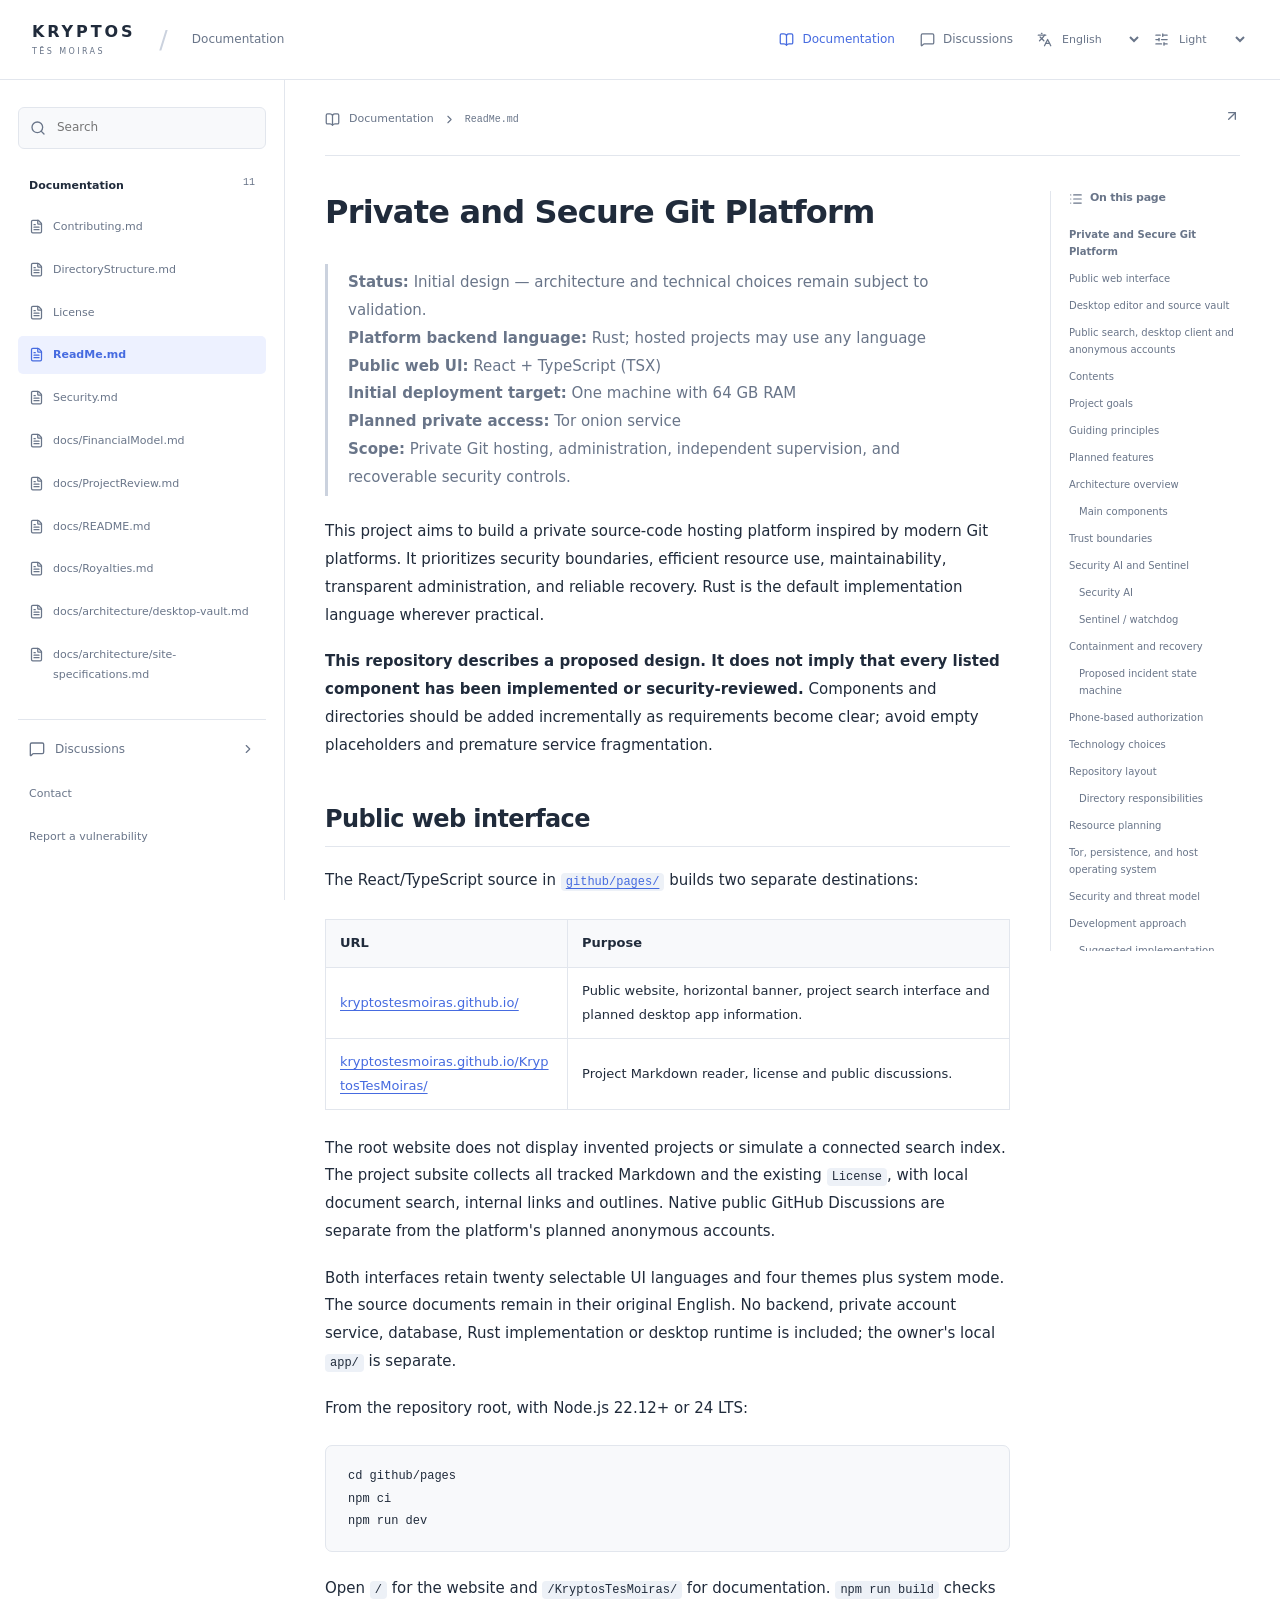
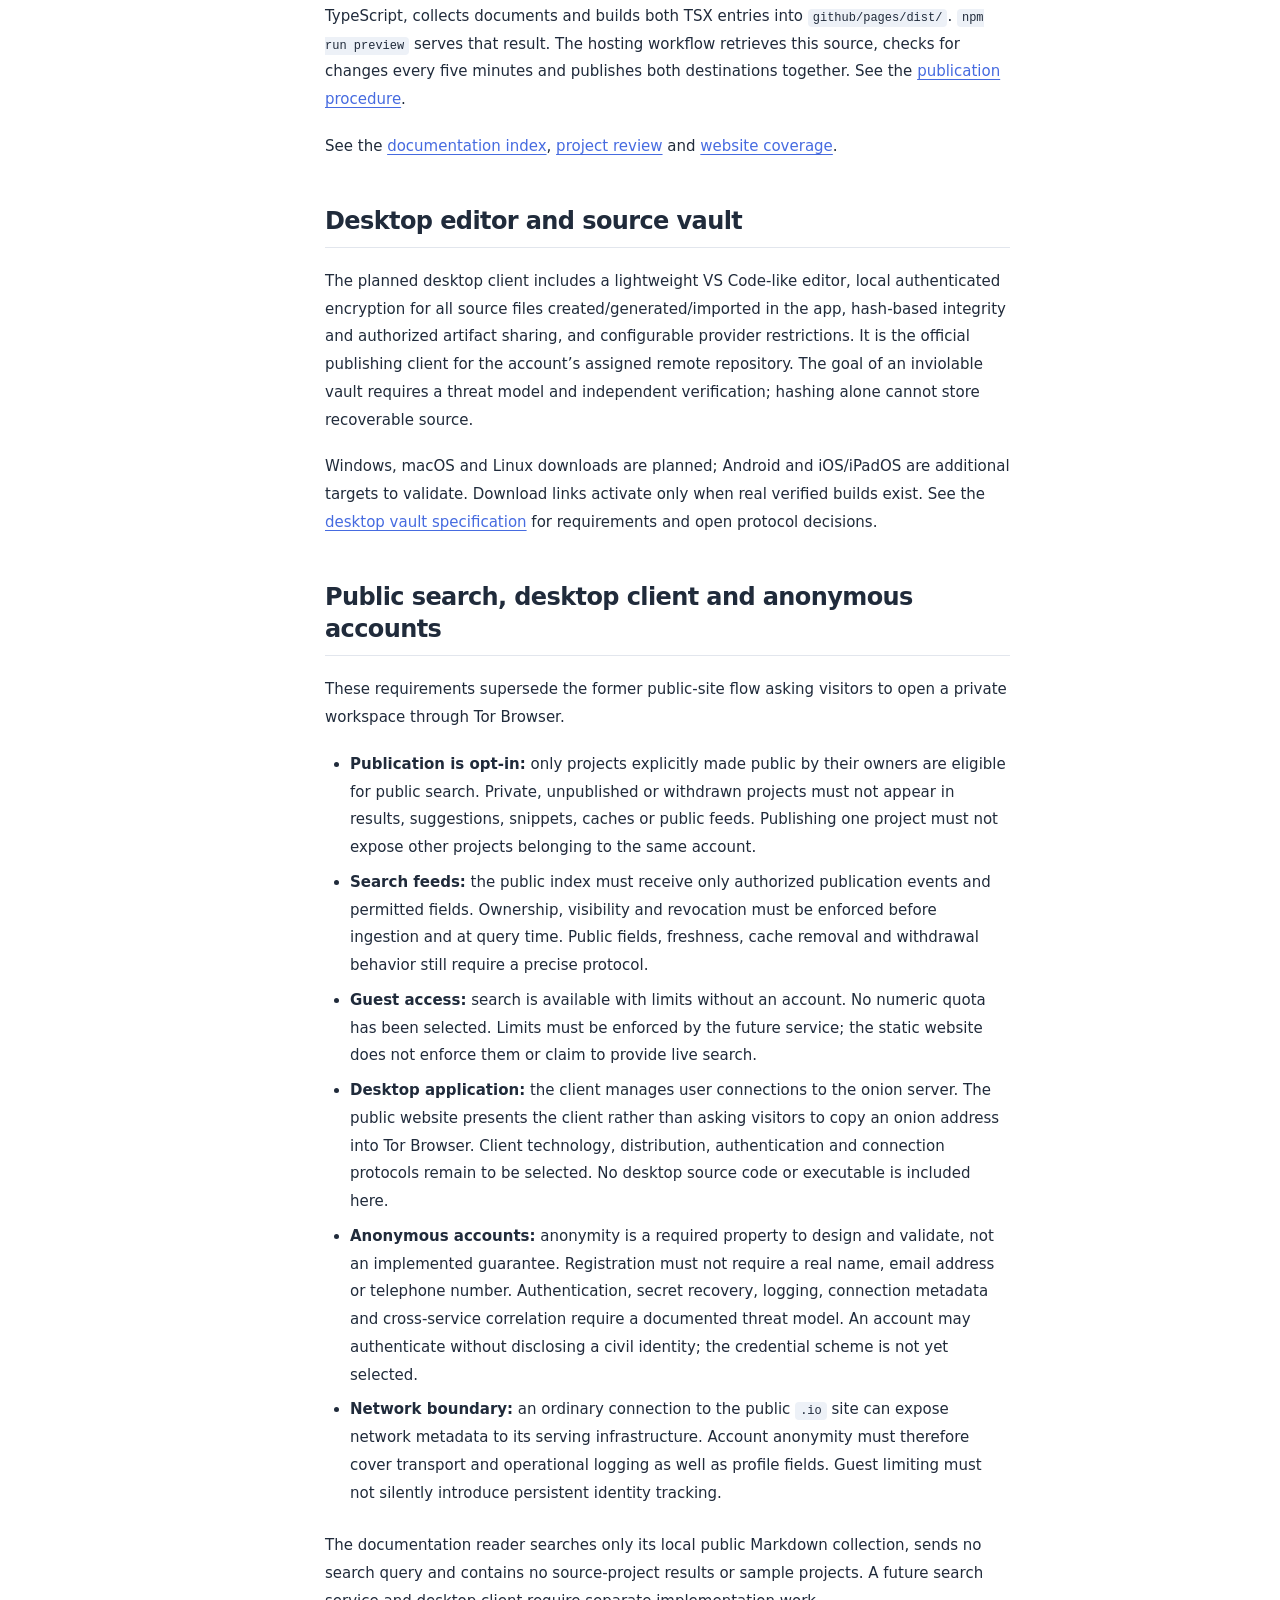
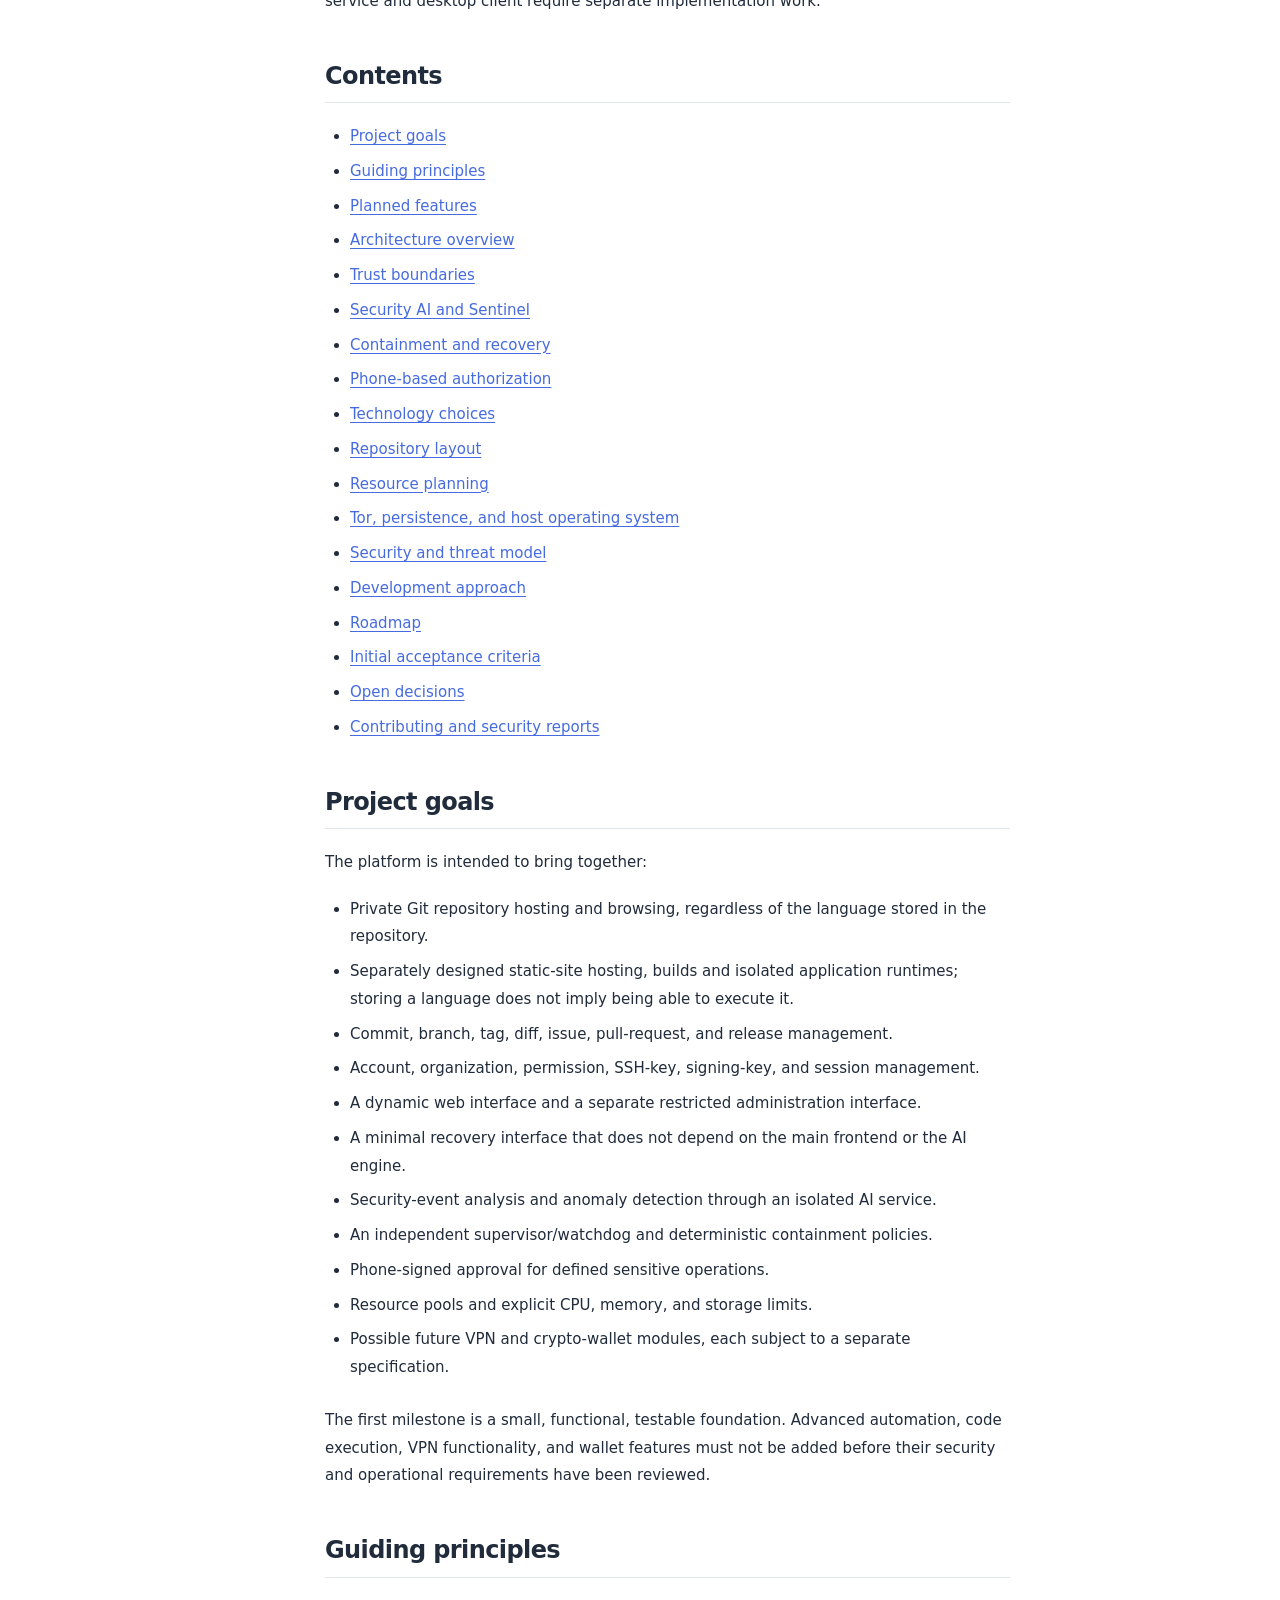
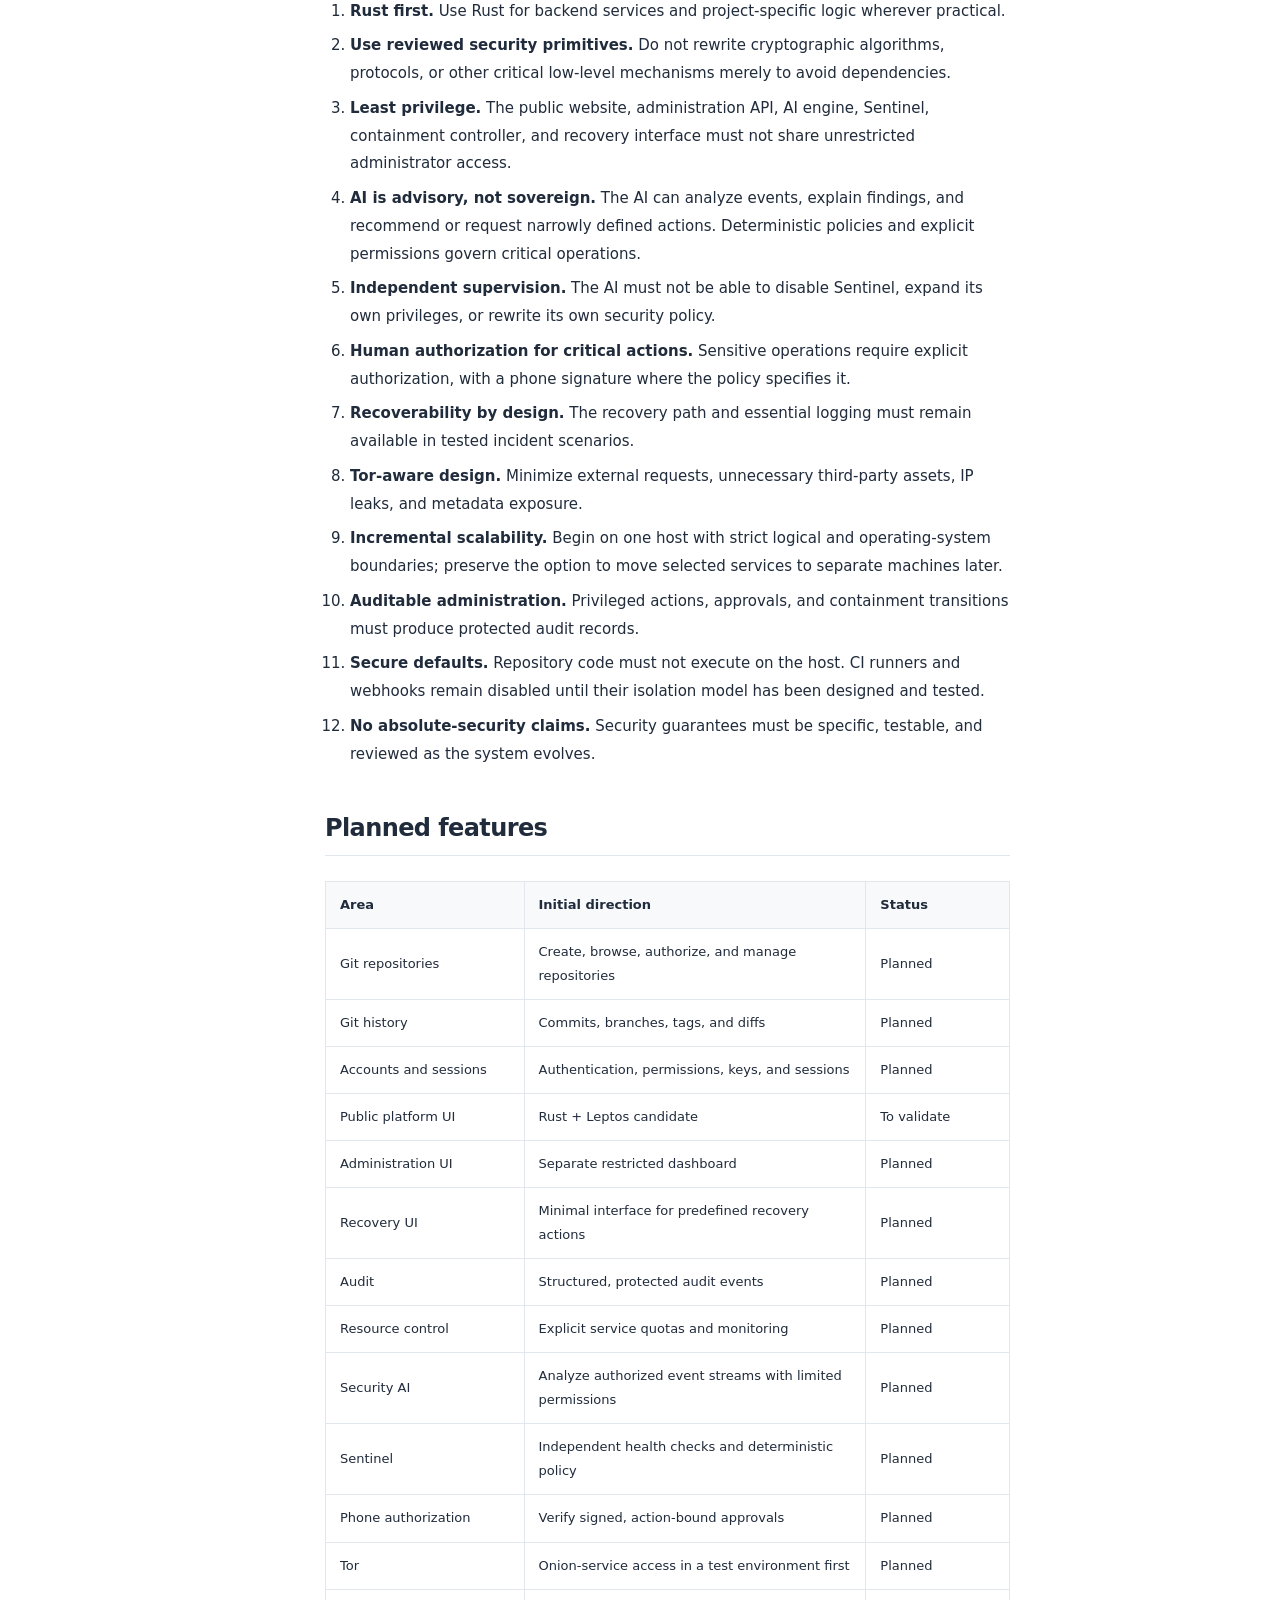
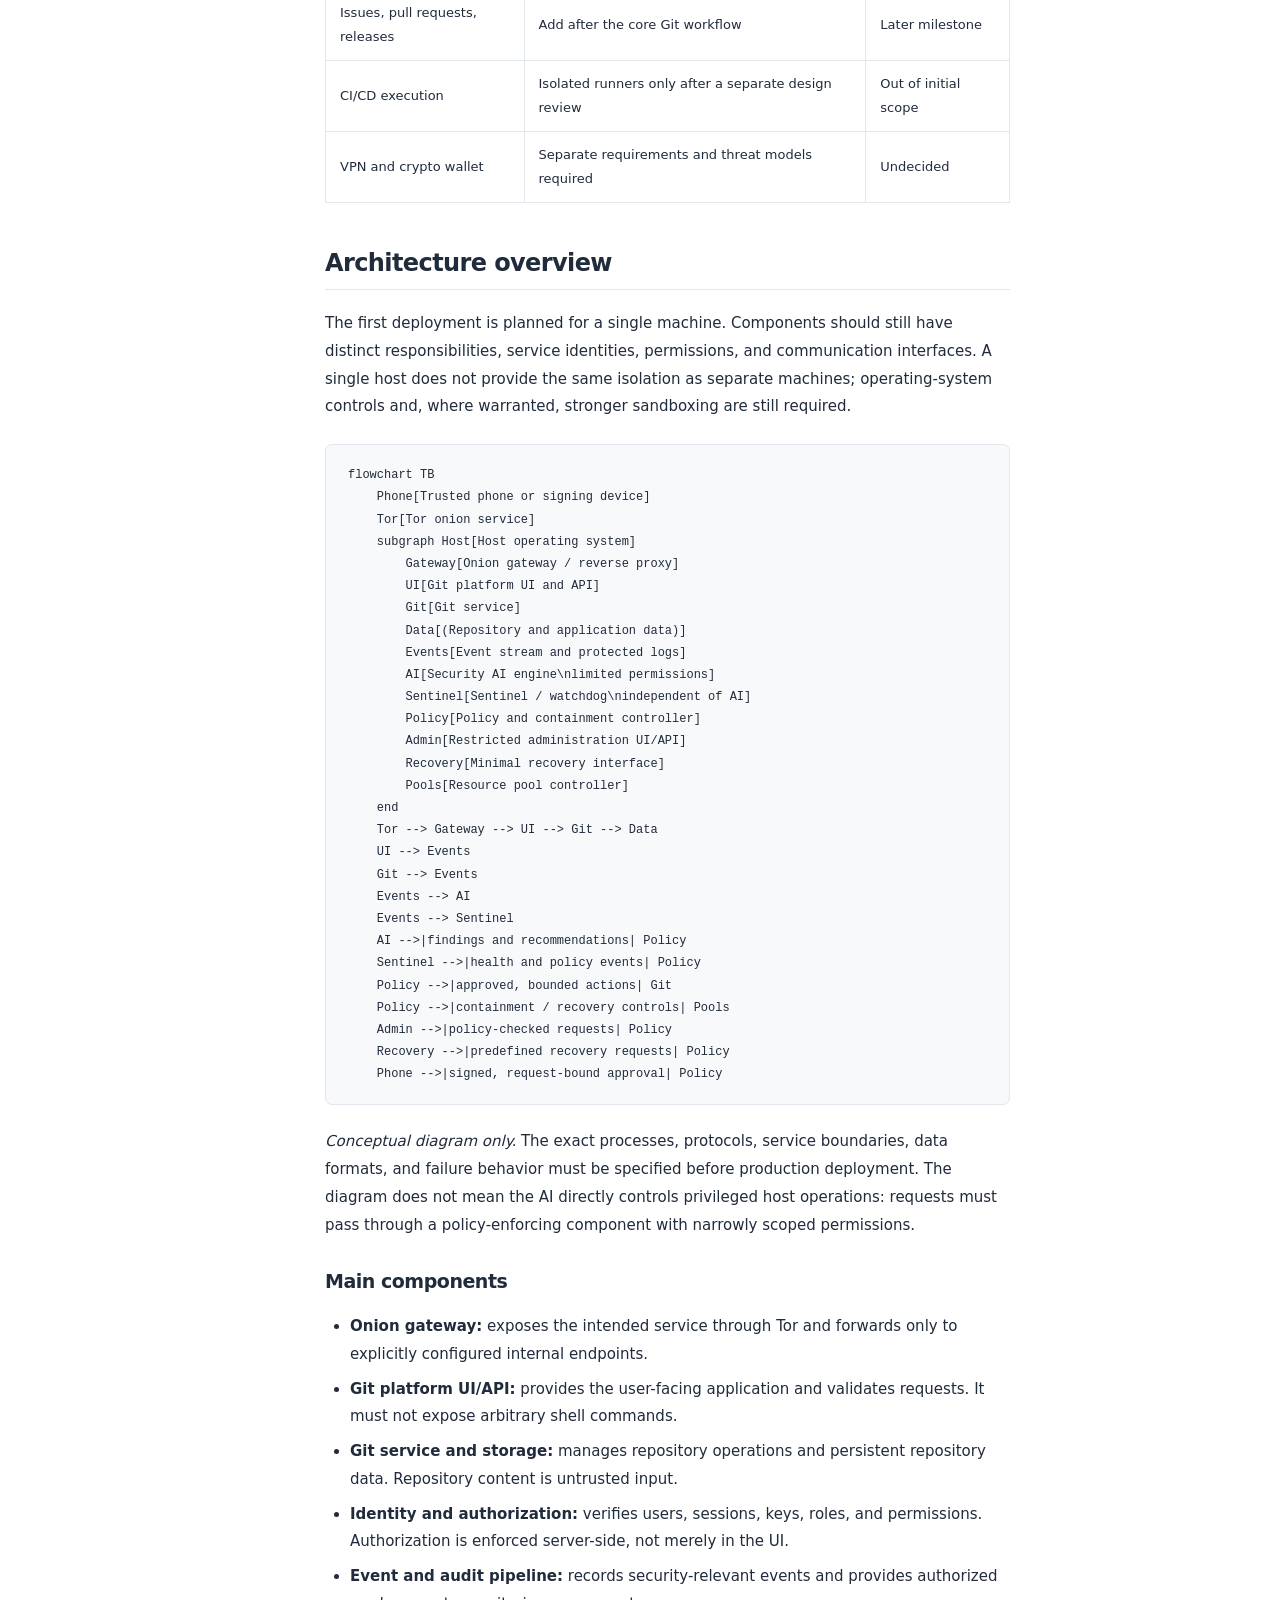
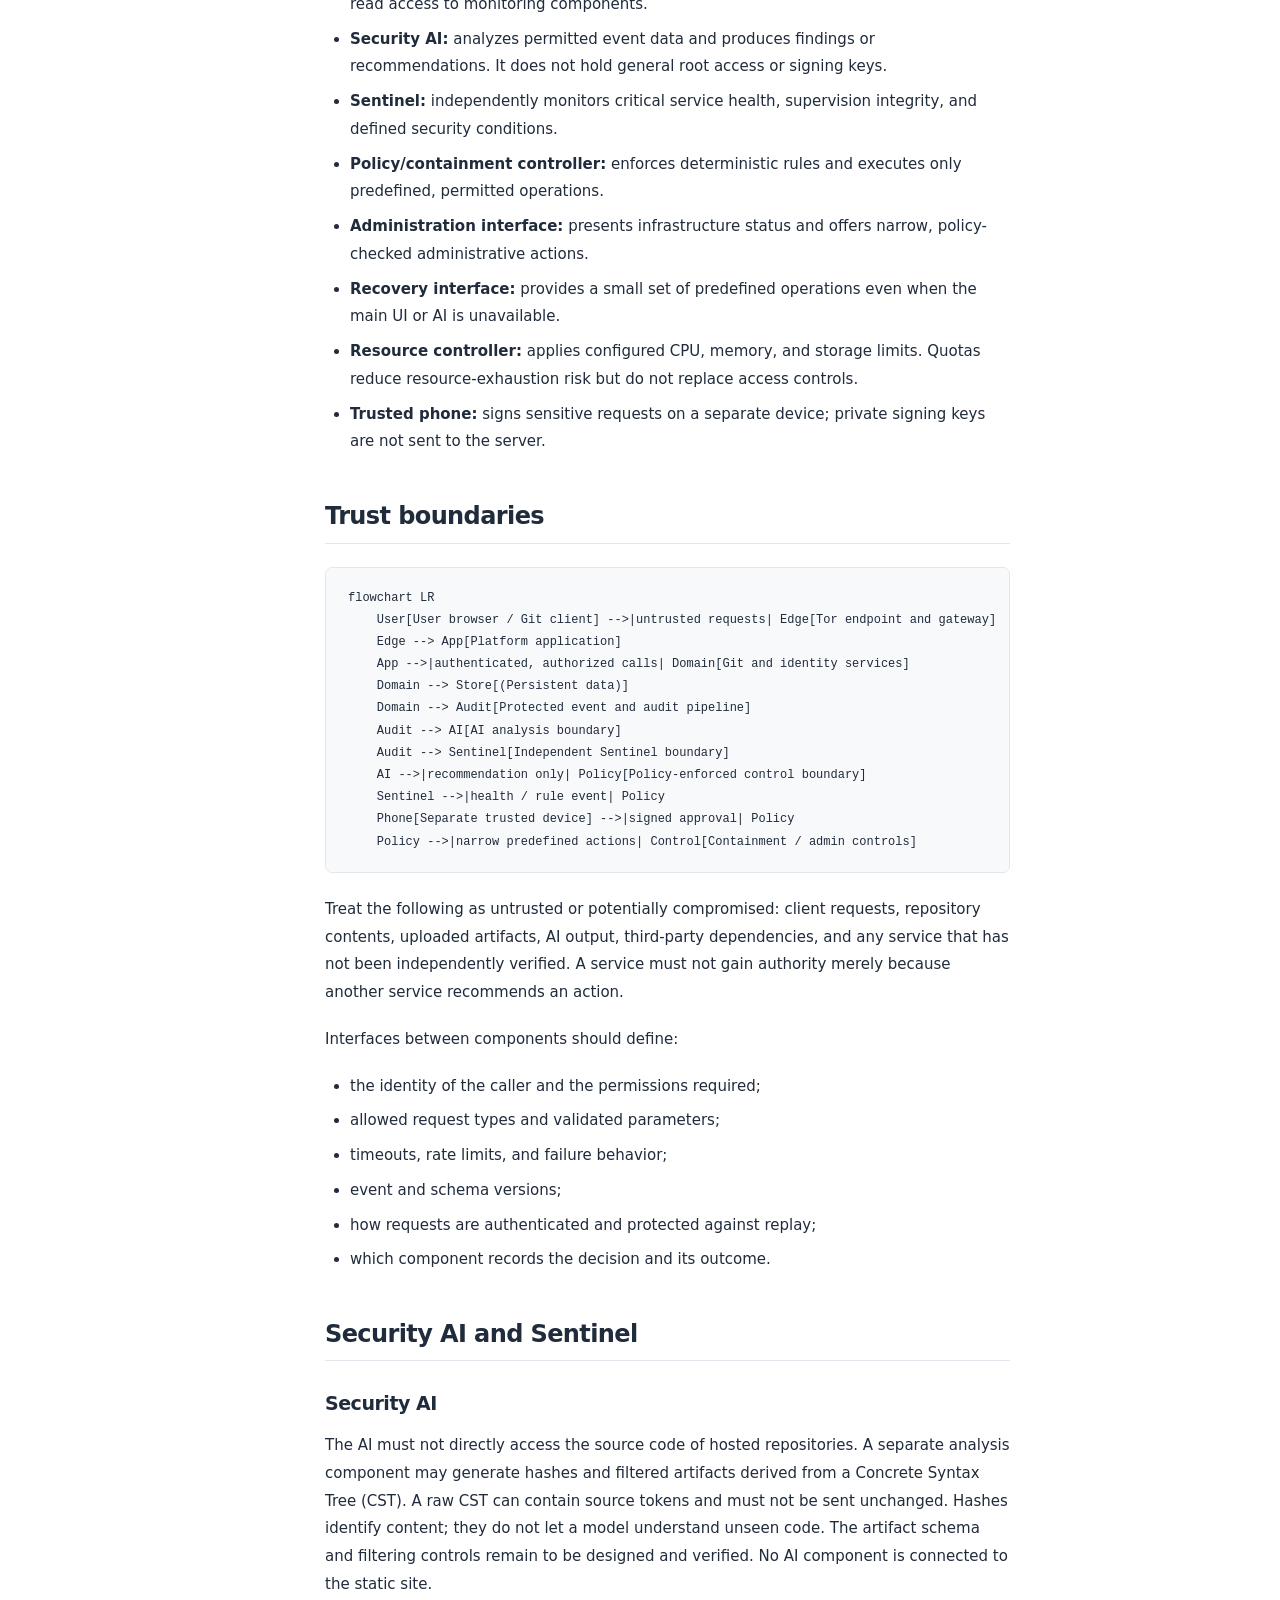
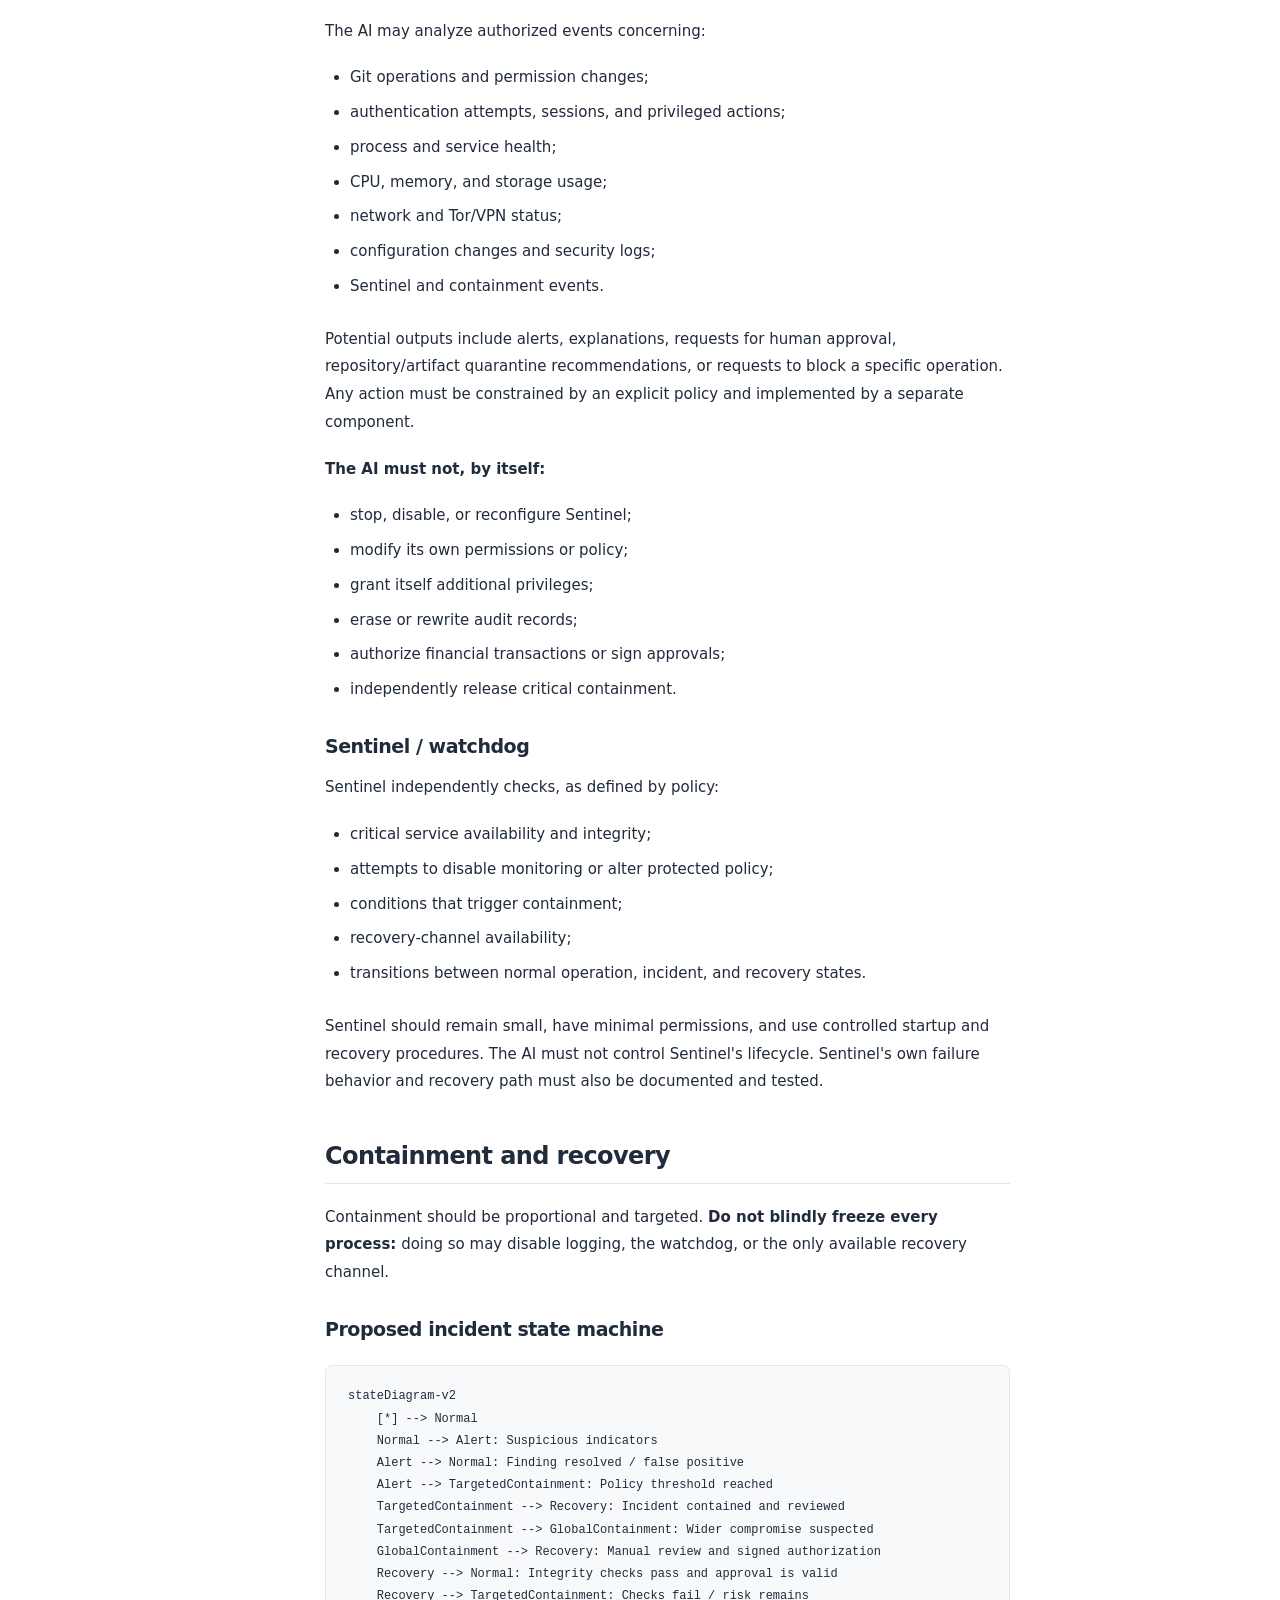
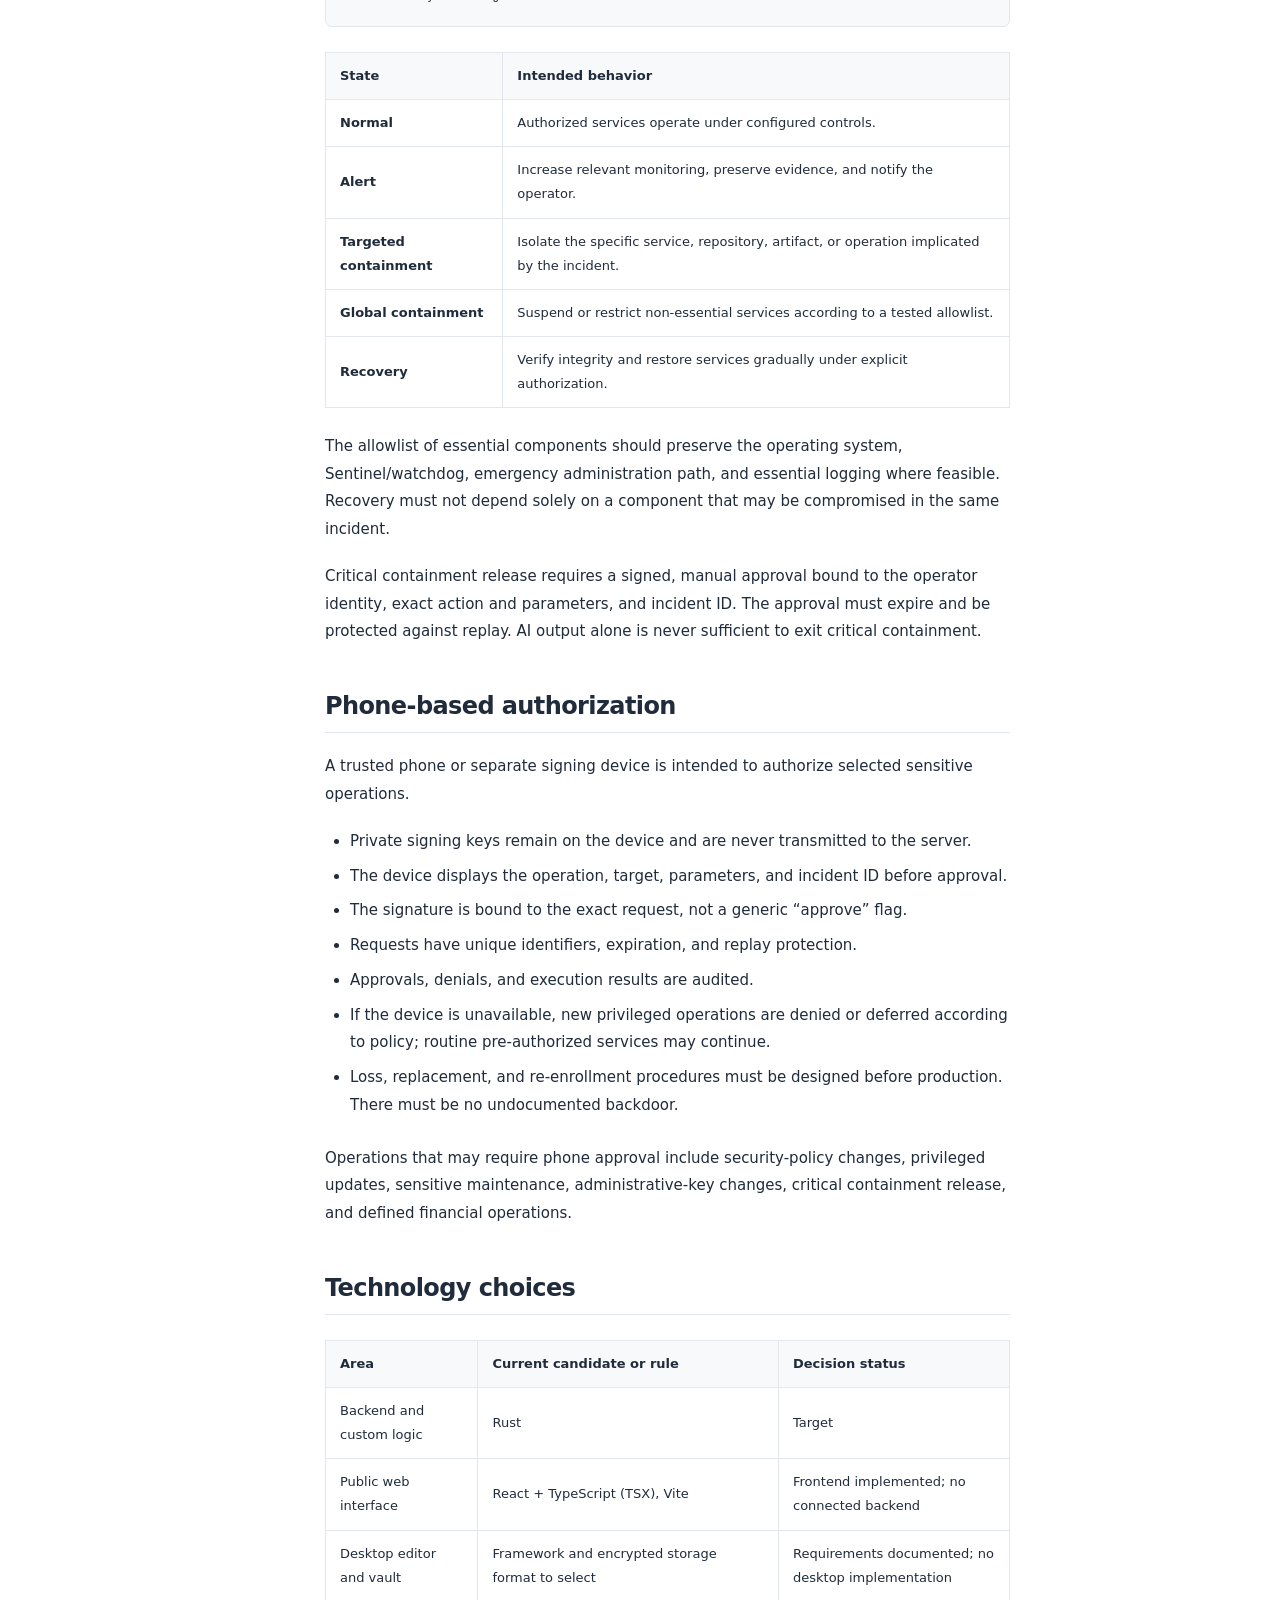
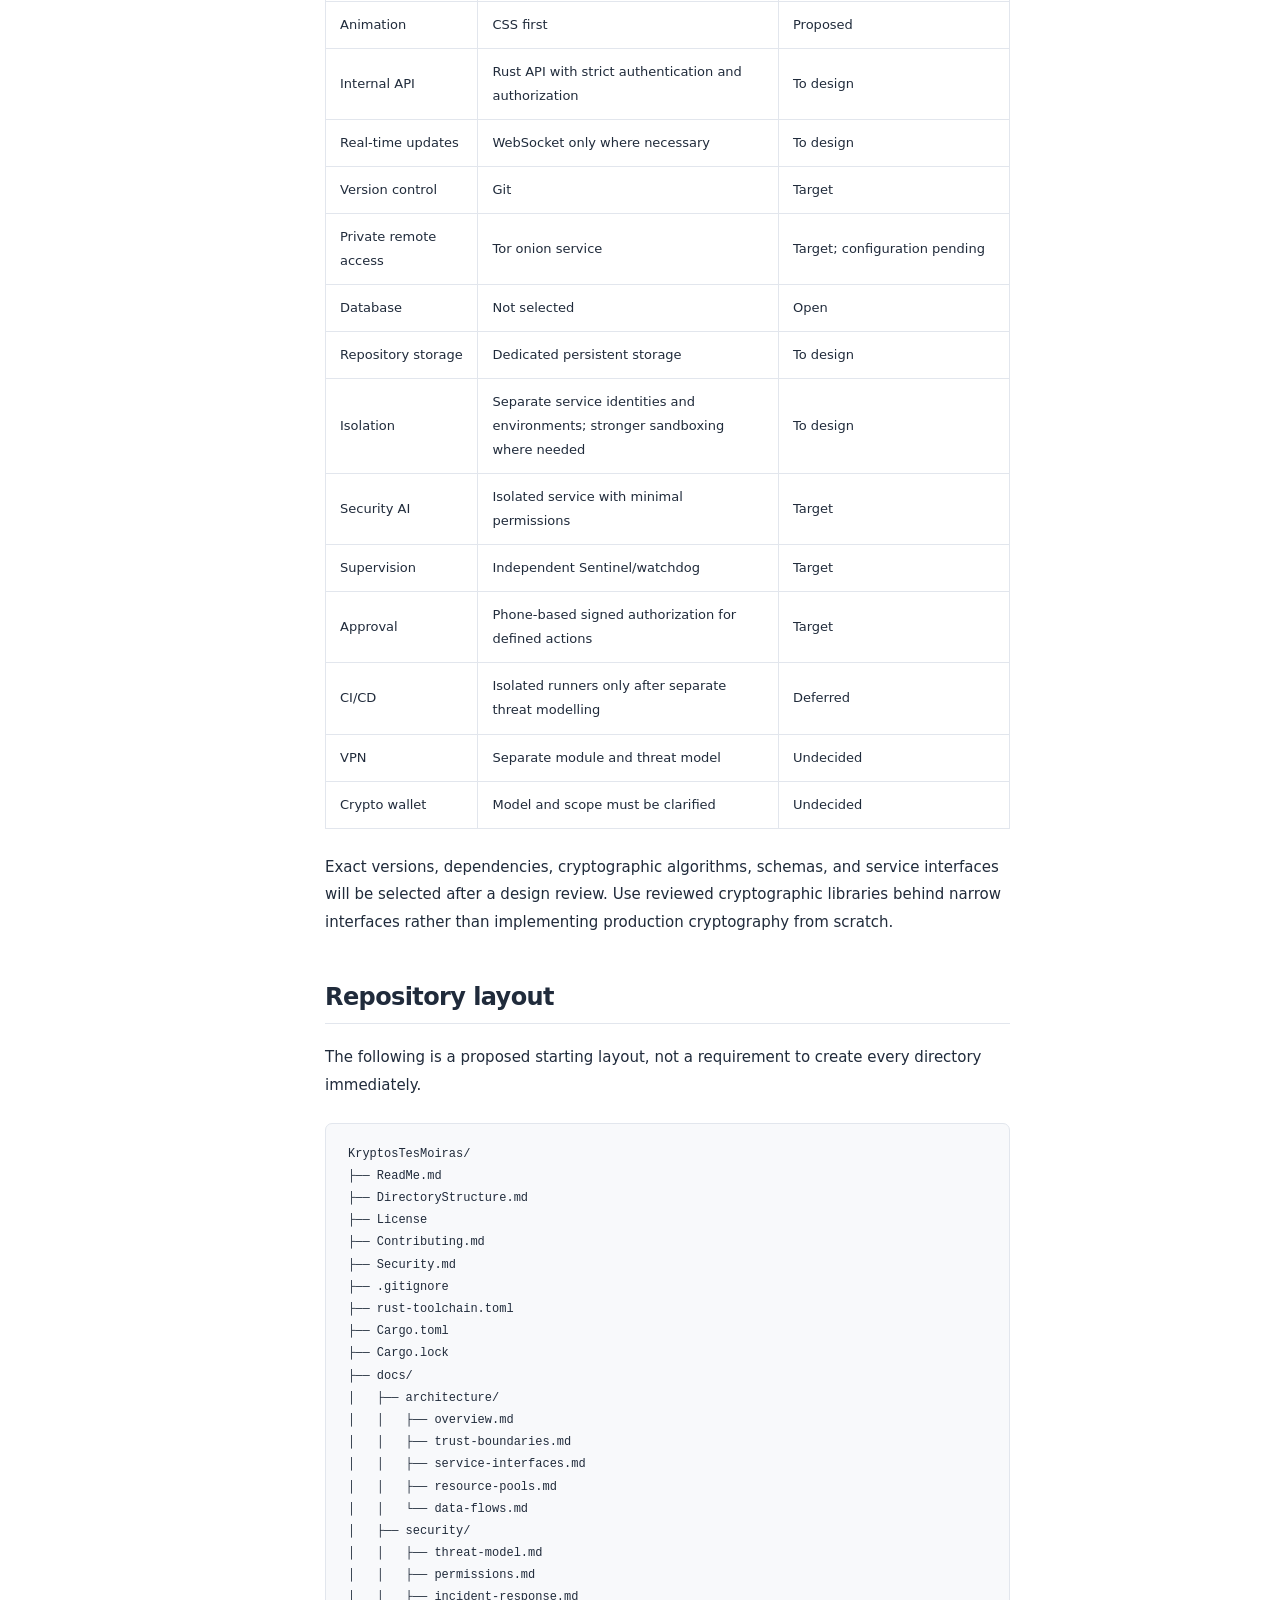
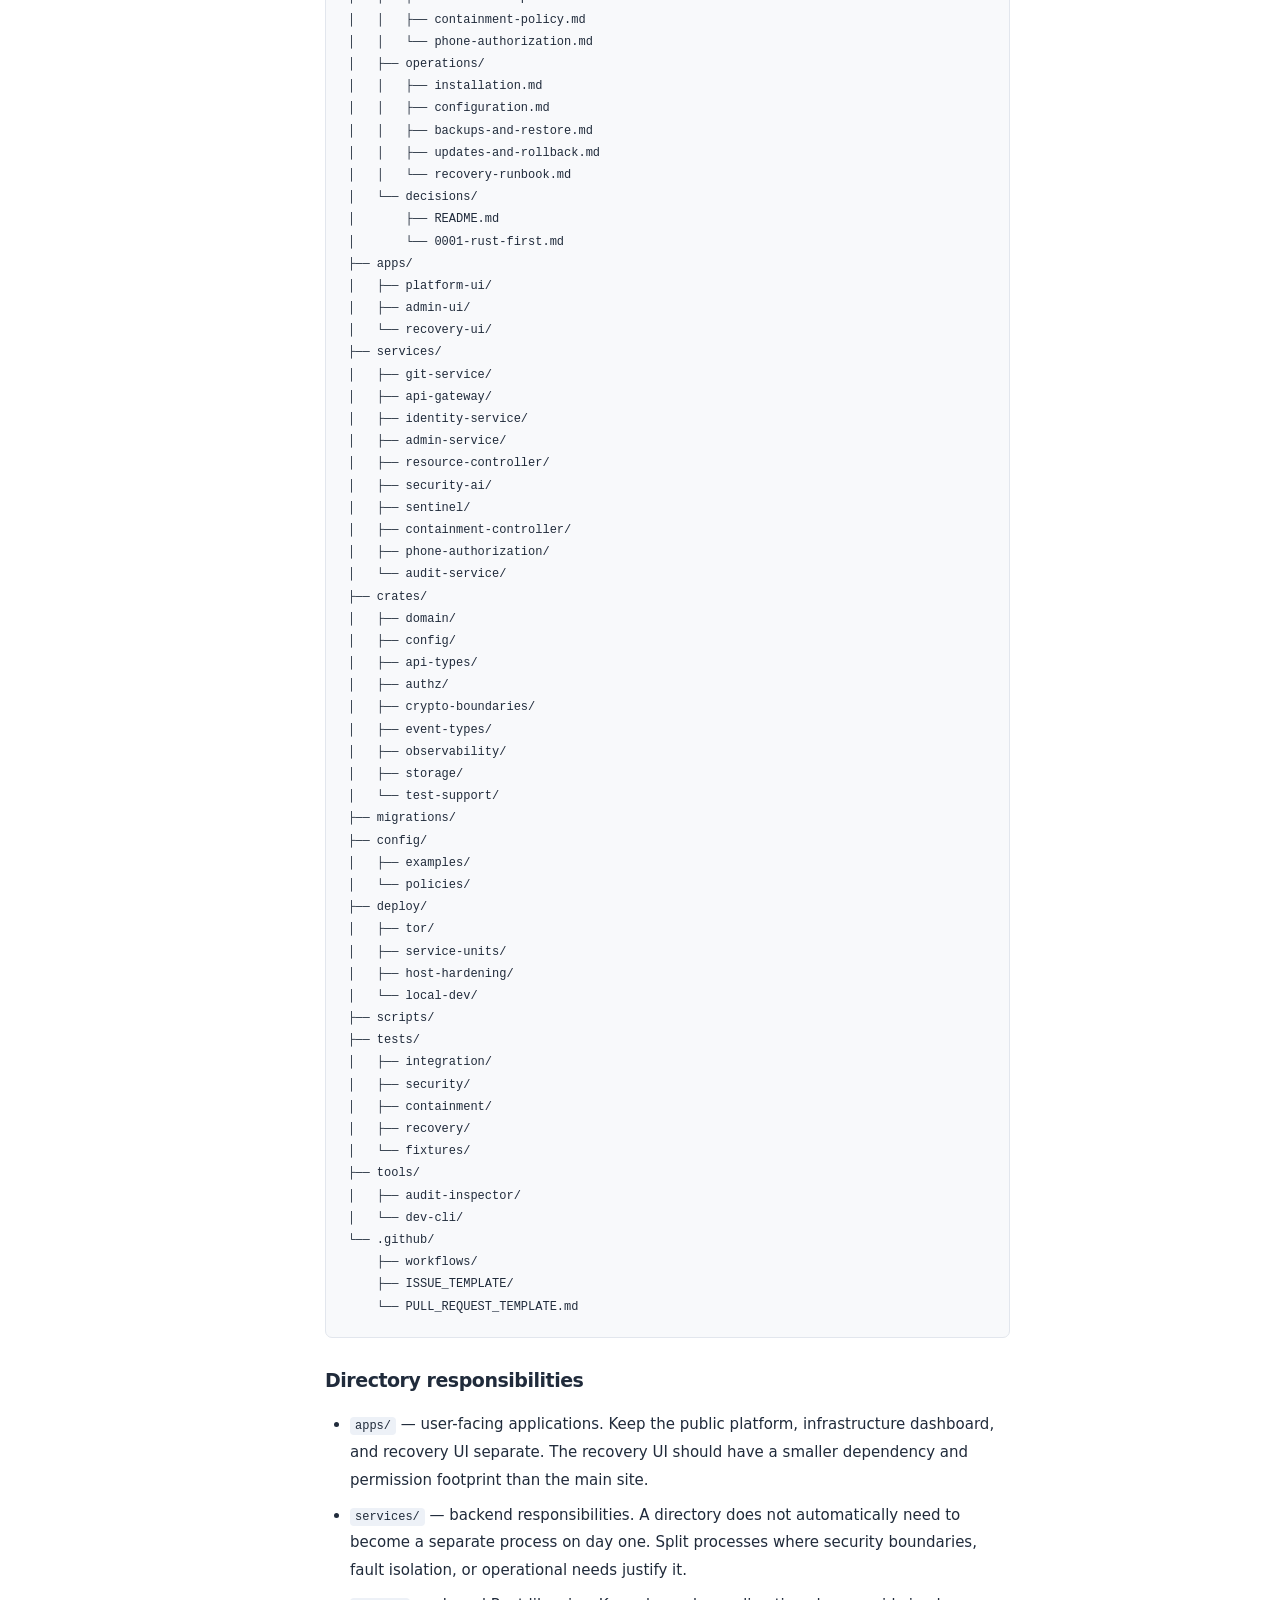
==== KryptosTesMoiras/index.html @ 7aff6dc3 "Serve website at root and project docs under KryptosTesMoiras" ====
<!doctype html>
<html lang="en">
  <head>
    <meta charset="UTF-8" />
    <meta name="viewport" content="width=device-width, initial-scale=1.0" />
    <meta name="color-scheme" content="light dark" />
    <meta name="description" content="Kryptos Tēs Moiras — Markdown, license and public discussions." />
    <link rel="icon" type="image/svg+xml" href="../favicon.svg" />
    <title>Documentation — Kryptos Tēs Moiras</title>
    <script type="module" crossorigin src="../assets/documentation-m9ynwufk.js"></script>
    <link rel="modulepreload" crossorigin href="../assets/x-DzioaHBs.js">
    <link rel="stylesheet" crossorigin href="../assets/documentation-CXePwAzf.css">
  </head>
  <body>
    <div id="root"></div>
  </body>
</html>
---- assets/documentation-CXePwAzf.css ----
:root,[data-theme=light]{color-scheme:light;--bg:#f5f7fa;--surface:#fff;--surface-alt:#f8f9fb;--raised:#edf1f7;--line:#e2e6ed;--strong-line:#cbd2de;--text:#202b3b;--muted:#697589;--faint:#8a95a6;--accent:#466be0;--accent-soft:#edf1ff;--accent-ink:#fff;--banner:#edf1fd;--banner-end:#f3f5fc;--banner-line:#cbd5fa;--banner-text:#253769;--danger:#a82d3c}[data-theme=dark]{color-scheme:dark;--bg:#0e131c;--surface:#151c28;--surface-alt:#182131;--raised:#202c3e;--line:#293449;--strong-line:#43516a;--text:#e2e9f4;--muted:#9cabc1;--faint:#7c8ca5;--accent:#a0b7ff;--accent-soft:#23345e;--accent-ink:#14244b;--banner:#1b2b50;--banner-end:#192338;--banner-line:#364a80;--banner-text:#d8e3ff;--danger:#ffafba}[data-theme=plum]{color-scheme:dark;--bg:#17131d;--surface:#211a2b;--surface-alt:#271f32;--raised:#33283f;--line:#443650;--strong-line:#655174;--text:#f0e7f8;--muted:#baa8c8;--faint:#a28caf;--accent:#d9b2ff;--accent-soft:#3c2853;--accent-ink:#2b143d;--banner:#39234c;--banner-end:#281d37;--banner-line:#654377;--banner-text:#f0dcff;--danger:#ffafba}[data-theme=terminal]{color-scheme:dark;--bg:#0c1712;--surface:#13221b;--surface-alt:#172a21;--raised:#21382b;--line:#2d4838;--strong-line:#4d6d57;--text:#e0f1df;--muted:#9dbba4;--faint:#88a48e;--accent:#a5dfae;--accent-soft:#23462d;--accent-ink:#15311b;--banner:#1b3c2b;--banner-end:#18291f;--banner-line:#386744;--banner-text:#e0f6da;--danger:#ffafba}*{box-sizing:border-box}body{margin:0;background:var(--surface);color:var(--text);font:14px/1.65 system-ui,-apple-system,BlinkMacSystemFont,Segoe UI,sans-serif;-webkit-font-smoothing:antialiased}a{color:inherit;text-decoration:none}button,input,select{font:inherit;color:inherit}button{cursor:pointer;background:transparent}svg{flex-shrink:0}h1,h2,h3{line-height:1.35;letter-spacing:-.025em}a:focus-visible,button:focus-visible,input:focus-visible,select:focus-visible{outline:2px solid var(--accent);outline-offset:4px}.sr-only{position:absolute;width:1px;height:1px;overflow:hidden;clip-path:inset(50%)}.skip-link{position:fixed;top:-100px;inset-inline-start:15px;padding:12px;background:var(--surface);border:1px solid var(--accent);z-index:20}.skip-link:focus{top:10px}.topbar{height:80px;display:flex;align-items:center;gap:24px;padding:20px 32px;border-bottom:1px solid var(--line);position:sticky;top:0;z-index:5;background:var(--surface)}.wordmark{display:flex;flex-direction:column;direction:ltr;line-height:1.3;white-space:nowrap}.wordmark strong{font-size:16px;letter-spacing:.18em}.wordmark>span{font-size:8px;letter-spacing:.3em;color:var(--muted);margin-top:4px}.header-divider{color:var(--strong-line);font-size:25px;font-weight:300}.header-title{font-size:12px;color:var(--muted)}.topbar>nav{display:flex;align-items:center;gap:25px;margin-inline-start:auto;font-size:12px;color:var(--muted)}.topbar>nav>a{display:flex;align-items:center;gap:8px}.topbar>nav>a[aria-current=page]{color:var(--accent)}.preferences{display:flex;align-items:center;gap:12px}.preferences label{display:flex;align-items:center;gap:6px;color:var(--muted)}.preferences select{border:0;background:transparent;max-width:105px;font-size:11px;padding:7px 0}.preferences option{background:var(--surface);color:var(--text)}.menu-button{display:none;border:1px solid var(--line);border-radius:5px;padding:7px}.docs-layout{display:grid;grid-template-columns:285px minmax(0,1fr);max-width:1600px;margin:auto}.document-sidebar{position:sticky;top:80px;height:calc(100svh - 80px);overflow-y:auto;display:flex;flex-direction:column;border-inline-end:1px solid var(--line);padding:27px 18px}.document-search{display:flex;align-items:center;gap:9px;background:var(--surface-alt);border:1px solid var(--line);border-radius:6px;padding:9px 11px;color:var(--muted);margin-bottom:28px}.document-search input{border:0;outline:none;background:transparent;width:100%;min-width:0;font-size:12px}.document-search:focus-within{border-color:var(--accent)}.sidebar-heading{display:flex;justify-content:space-between;padding-inline:11px;font-size:11px;font-weight:600;margin-bottom:13px}.sidebar-heading>span{font:10px ui-monospace,monospace;color:var(--muted)}.document-sidebar nav{display:flex;flex-direction:column;gap:5px}.document-sidebar nav>a{display:flex;align-items:flex-start;gap:9px;font-size:11px;line-height:1.8;color:var(--muted);padding:9px 11px;border-radius:5px}.document-sidebar nav>a>svg{margin-top:2px}.document-sidebar nav>a>span{overflow-wrap:anywhere;direction:ltr;unicode-bidi:isolate}.document-sidebar nav>a:hover{background:var(--surface-alt);color:var(--text)}.document-sidebar nav>a[aria-current=page]{background:var(--accent-soft);color:var(--accent);font-weight:550}.sidebar-discussions{display:flex;align-items:center;gap:10px;border-top:1px solid var(--line);padding:20px 11px 0;margin-top:25px;font-size:12px;color:var(--muted)}.sidebar-discussions>svg:last-child{margin-inline-start:auto}main{padding:28px 40px 0;min-width:0;outline:none}.document-breadcrumb{display:flex;align-items:center;gap:9px;font-size:11px;color:var(--muted);padding-bottom:25px;border-bottom:1px solid var(--line);margin-bottom:35px;flex-wrap:wrap}.document-breadcrumb bdi{font:10px ui-monospace,monospace;overflow-wrap:anywhere}.document-breadcrumb>a{margin-inline-start:auto}.reading-layout{display:grid;grid-template-columns:minmax(0,1fr) 190px;gap:40px}.reading-layout>div{min-width:0}.markdown-body{font-size:15px;line-height:1.85;overflow-wrap:anywhere;min-width:0}.markdown-body h1{font-size:32px;line-height:1.35;margin:0 0 30px}.markdown-body h2{font-size:24px;border-bottom:1px solid var(--line);padding-bottom:10px;margin:44px 0 20px}.markdown-body h3{font-size:19px;margin:30px 0 15px}.markdown-body h4{font-size:16px;margin:25px 0 13px}.markdown-body h1,.markdown-body h2,.markdown-body h3,.markdown-body h4{scroll-margin-top:105px}.markdown-body p{margin:0 0 19px;color:var(--text)}.markdown-body a{color:var(--accent);text-decoration:underline;text-underline-offset:3px}.markdown-body ul,.markdown-body ol{padding-inline-start:25px;margin-block:18px 25px}.markdown-body li{margin-block:7px}.markdown-body li>p{margin-bottom:9px}.markdown-body blockquote{border-inline-start:3px solid var(--strong-line);margin:22px 0;padding:5px 20px;color:var(--muted)}.markdown-body blockquote p{color:var(--muted);margin:0}.markdown-body pre{font:12px/1.85 ui-monospace,SFMono-Regular,Consolas,monospace;padding:19px 22px;background:var(--surface-alt);border:1px solid var(--line);border-radius:7px;overflow:auto;direction:ltr;white-space:pre;max-width:100%;margin:23px 0}.markdown-body pre code{padding:0;background:none;font-size:inherit}.markdown-body code{font:12px/1.7 ui-monospace,monospace;background:var(--raised);padding:2px 5px;border-radius:4px}.markdown-body table{display:block;overflow-x:auto;width:100%;border-collapse:collapse;font-size:13px;margin:25px 0}.markdown-body th,.markdown-body td{border:1px solid var(--line);padding:11px 14px;text-align:start;min-width:120px}.markdown-body th{background:var(--surface-alt)}.markdown-body hr{border:0;border-top:1px solid var(--line);margin:35px 0}.outline{position:sticky;top:115px;height:max-content;max-height:calc(100svh - 140px);overflow-y:auto;border-inline-start:1px solid var(--line);padding-inline-start:18px;display:flex;flex-direction:column;gap:10px}.outline h2{display:flex;align-items:center;gap:7px;font-size:11px;margin:0 0 10px;color:var(--muted)}.outline>a{font-size:10px;line-height:1.7;color:var(--muted)}.outline>a:hover{color:var(--accent)}.outline .level-3{padding-inline-start:10px}.outline .level-1{font-weight:600}.document-comments{border:1px solid var(--line);border-radius:8px;padding:23px;margin:50px 0}.document-comments>div{display:flex;align-items:center;gap:10px}.document-comments h2{font-size:16px;margin:0}.document-comments p{font-size:12px;color:var(--muted);margin:15px 0 0}.button{display:inline-flex;align-items:center;justify-content:center;gap:10px;padding:9px 14px;border:1px solid var(--line);border-radius:5px;font-size:12px;background:var(--surface-alt)}.document-comments .button{margin-top:20px}.button:hover{border-color:var(--accent)}.text-link{display:inline-flex;align-items:center;gap:9px;color:var(--accent);font-size:12px}.page-heading{padding:15px 0 30px}.page-heading>span{font:9px ui-monospace,monospace;letter-spacing:.12em;color:var(--muted)}.page-heading h1{font-size:34px;margin:12px 0 0}.discussion-panel{border:1px solid var(--line);border-radius:8px;padding:25px;margin-bottom:60px}.discussion-panel-heading{display:flex;align-items:center;gap:12px;margin-bottom:25px}.discussion-panel-heading h2{font-size:17px;margin:0}.discussion-panel-heading>.button{margin-inline-start:auto}.discussion-panel>p{color:var(--muted);font-size:13px;margin:25px 0}.discussion-list{margin-bottom:25px}.discussion-list>a{display:flex;align-items:center;gap:12px;border-top:1px solid var(--line);padding-block:18px;font-size:13px}.discussion-list>a>span:nth-last-child(2){margin-inline-start:auto;color:var(--muted);font-size:11px}.discussion-list>a>svg{color:var(--muted)}.loading{padding:40px;color:var(--muted)}footer{display:flex;flex-wrap:wrap;gap:22px;border-top:1px solid var(--line);margin-top:25px;padding:22px 0;font-size:10px;color:var(--muted)}footer>span{margin-inline-end:auto}.document-missing{min-height:60vh}.discussion-main{min-height:calc(100svh - 80px)}@media(max-width:1250px){.docs-layout{grid-template-columns:245px minmax(0,1fr)}main{padding-inline:30px}.reading-layout{grid-template-columns:1fr}.outline,.header-title,.header-divider{display:none}.topbar{gap:20px}.topbar>nav{gap:20px}}@media(max-width:760px){.topbar{height:auto;min-height:80px;padding:18px 20px;gap:15px;flex-wrap:wrap}.wordmark strong{font-size:13px}.wordmark>span{font-size:7px}.topbar>nav{order:4;width:100%;border-top:1px solid var(--line);padding-top:14px;margin:0;gap:25px}.preferences{margin-inline-start:auto;gap:8px}.preferences label>svg{display:none}.preferences select{font-size:10px;max-width:85px}.menu-button{display:flex}.docs-layout{display:block}.document-sidebar{display:none;position:relative;top:0;height:auto;max-height:65svh;border:0;border-bottom:1px solid var(--line);padding:22px 20px}.document-sidebar.is-open{display:flex}.document-search{margin-bottom:22px}main{padding:25px 20px 0}.document-breadcrumb{margin-bottom:28px;padding-bottom:20px}.markdown-body{font-size:14px;line-height:1.85}.markdown-body h1{font-size:27px}.markdown-body h2{font-size:22px}.markdown-body h3{font-size:18px}.markdown-body pre{font-size:11px;padding:16px}.markdown-body table{font-size:12px}.markdown-body th,.markdown-body td{padding:9px 11px;min-width:100px}.markdown-body h1,.markdown-body h2,.markdown-body h3,.markdown-body h4{scroll-margin-top:155px}.document-comments{padding:20px;margin-top:35px}.page-heading h1{font-size:29px}.discussion-panel{padding:20px}.discussion-panel-heading{flex-wrap:wrap;gap:10px}.discussion-panel-heading>.button{margin:0}.discussion-list>a{font-size:12px;gap:9px}.document-breadcrumb bdi{font-size:9px}footer{gap:15px;font-size:9px}}@media(prefers-reduced-motion:reduce){*,*:before,*:after{scroll-behavior:auto!important;animation:none!important;transition:none!important}}footer nav[aria-label="Contact and security"]{display:flex;flex-wrap:wrap;gap:15px}.document-sidebar>nav[aria-label="Contact and security"]{margin-top:16px}nav[aria-label="Contact and security"] a:hover{text-decoration:underline}
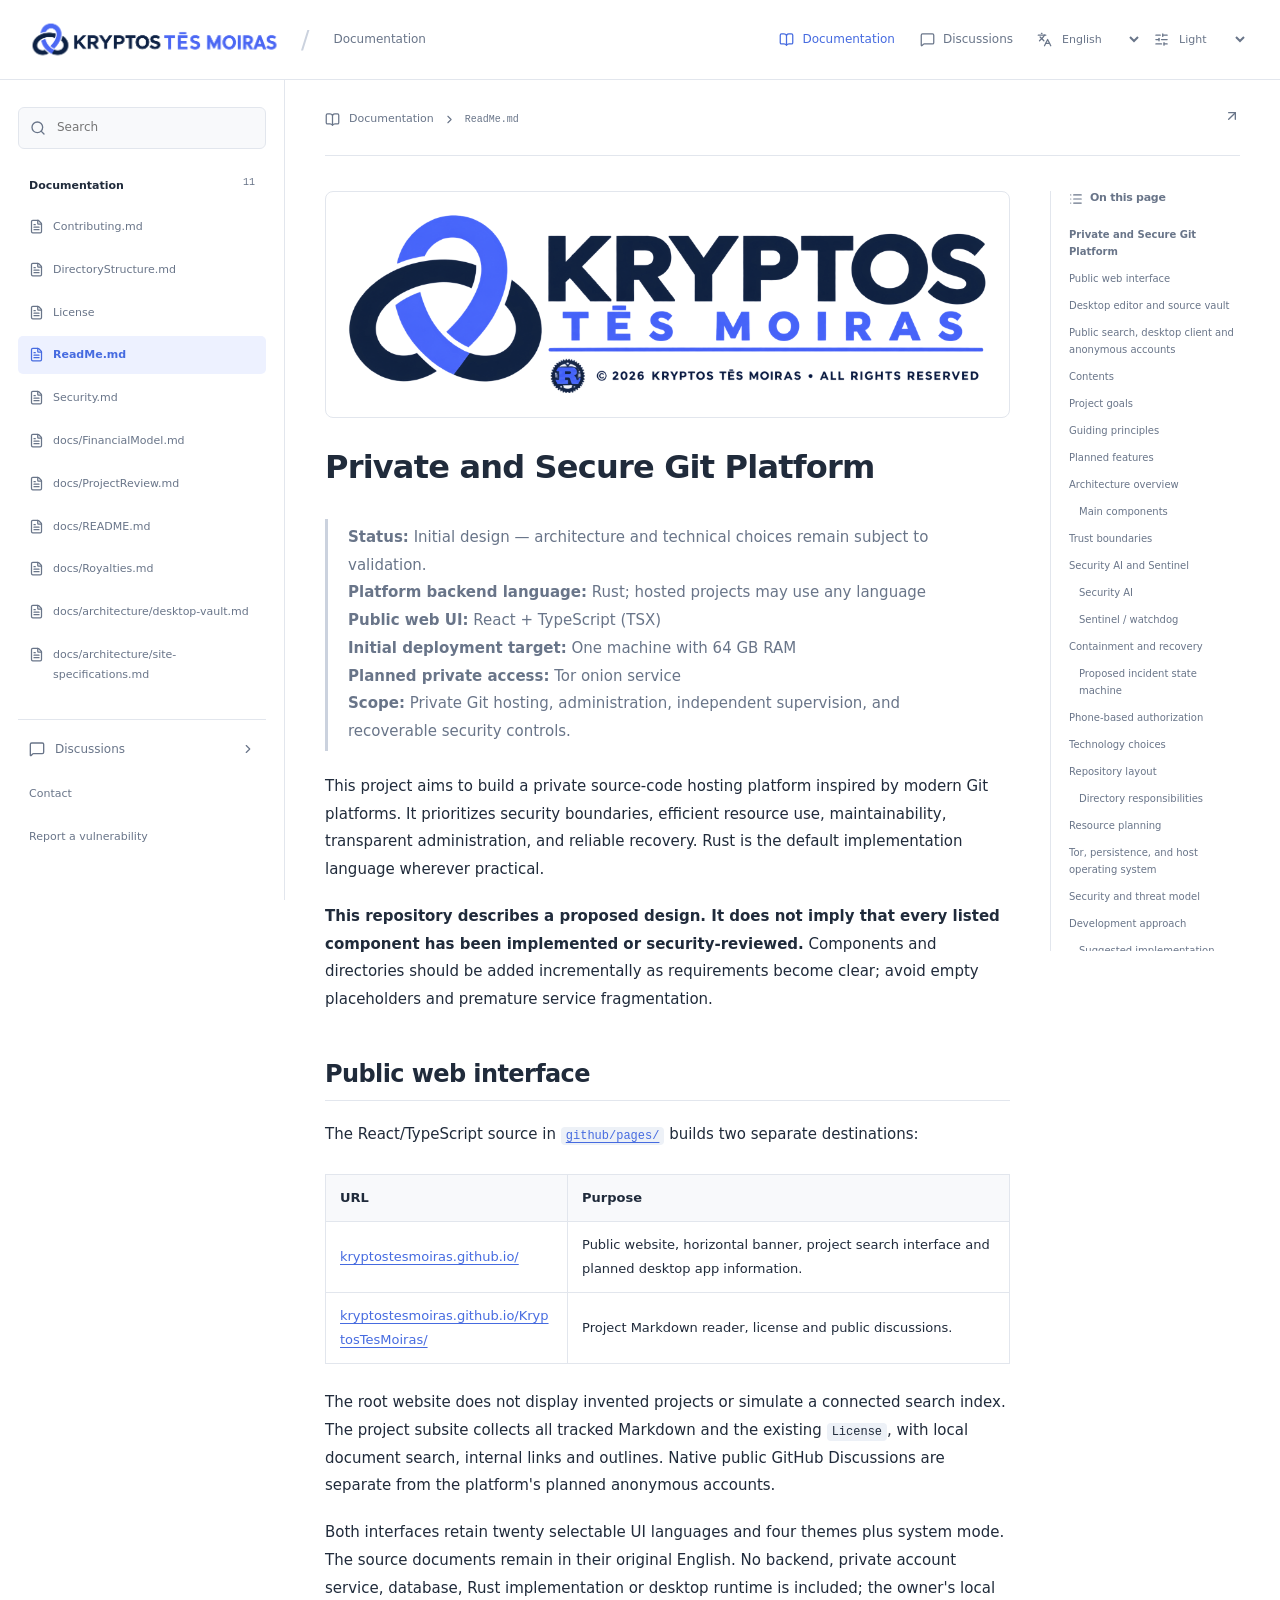
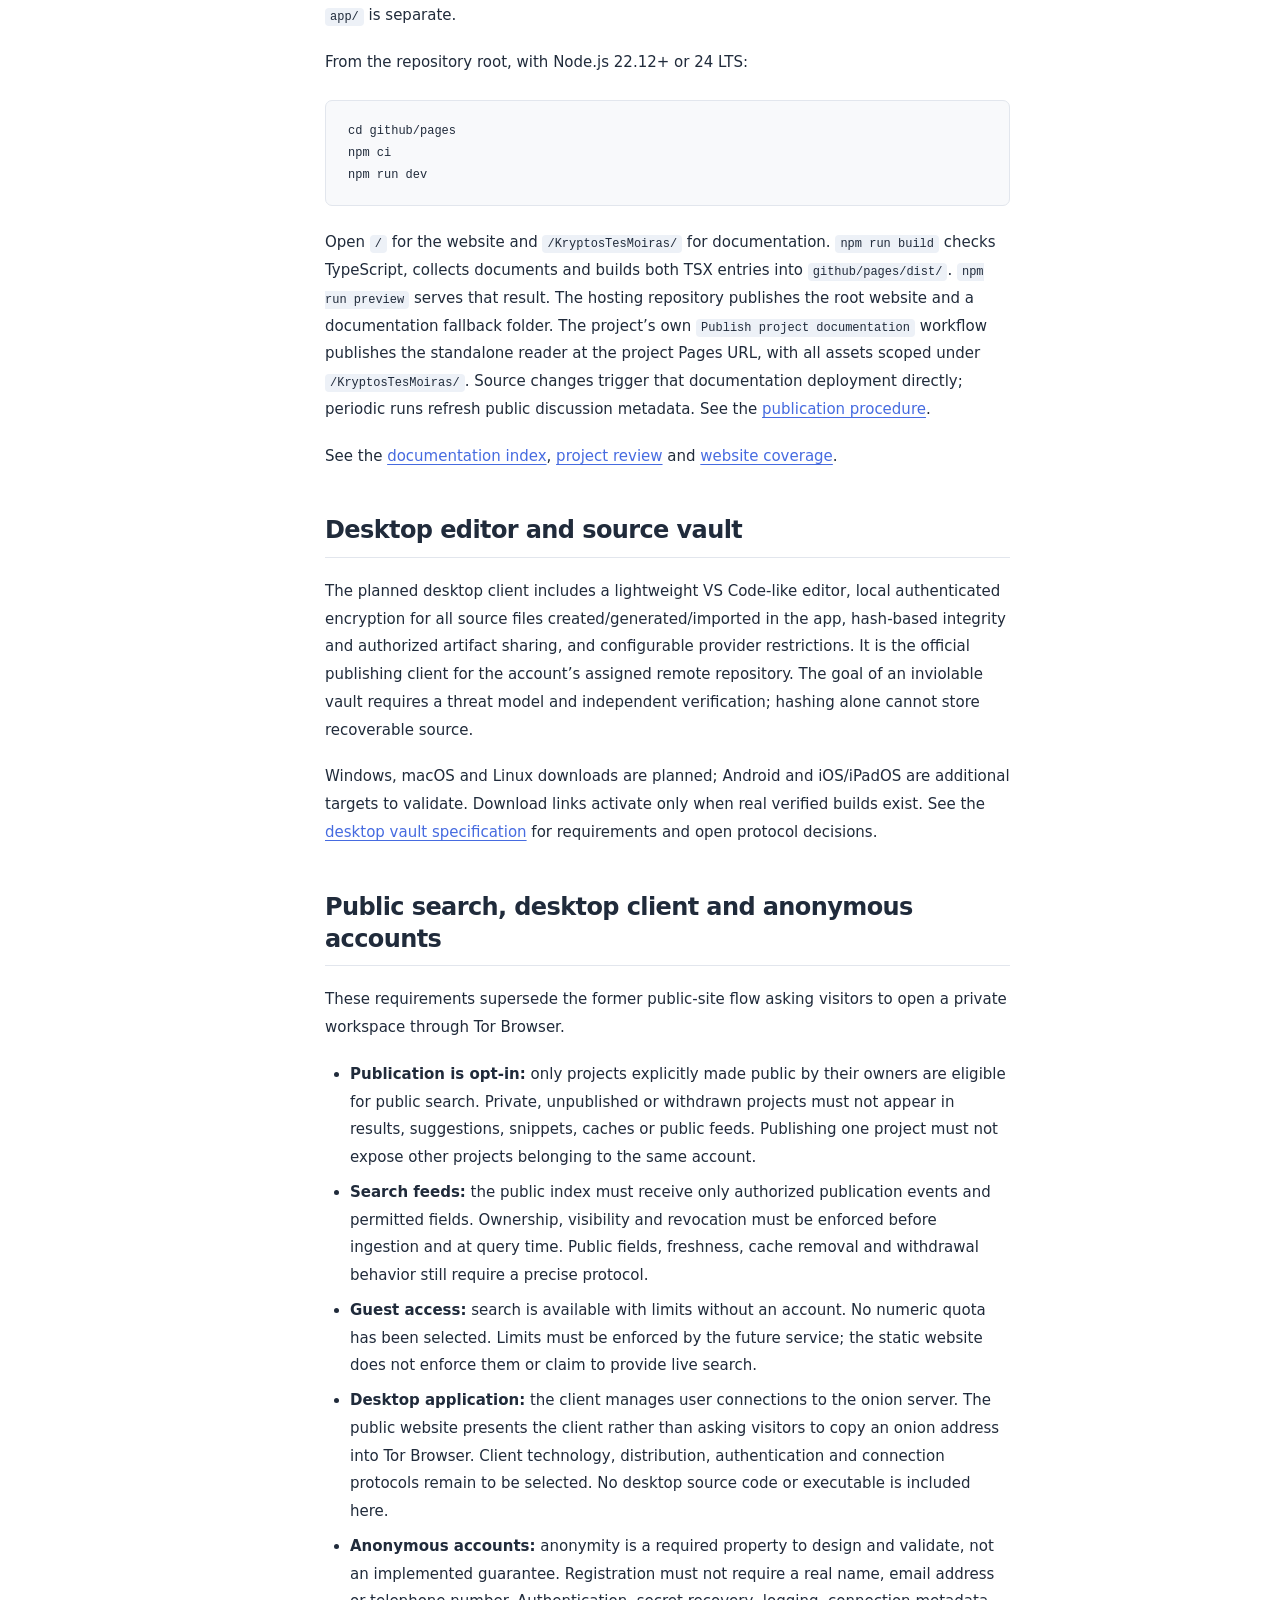
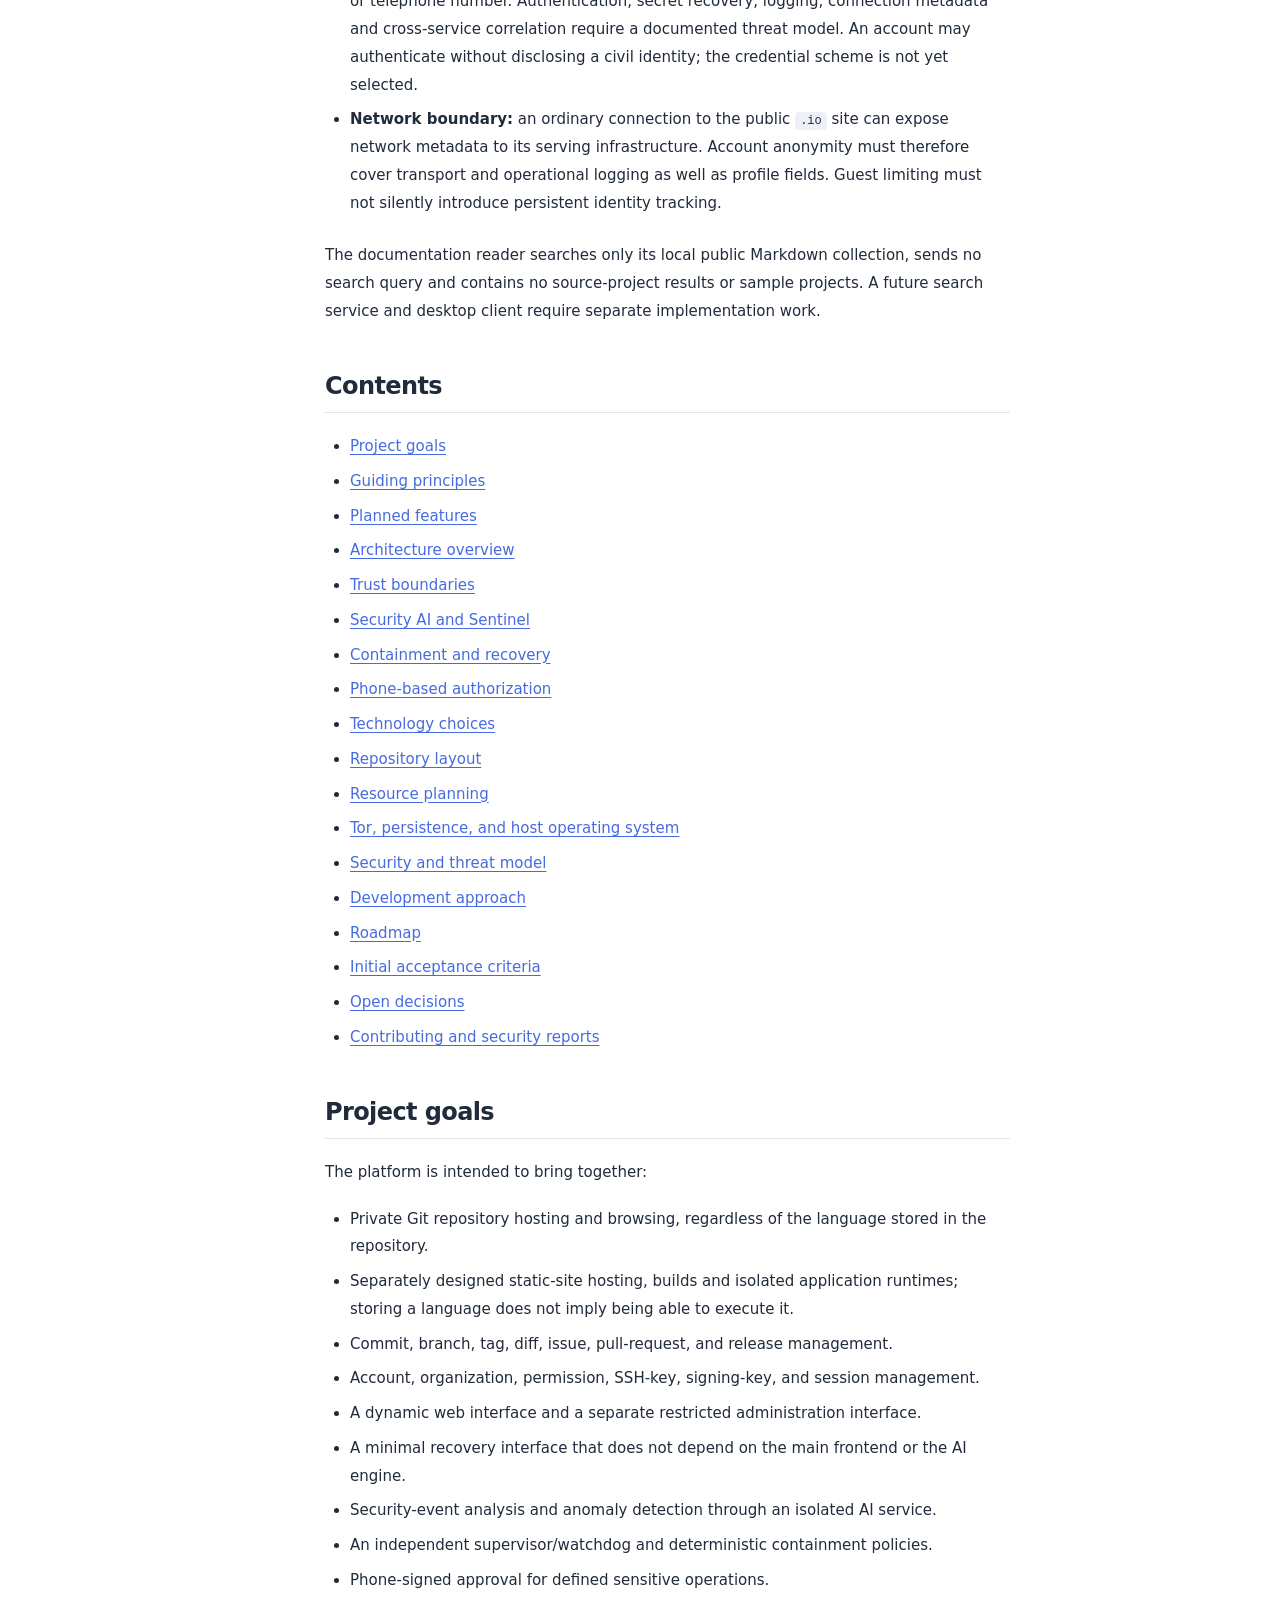
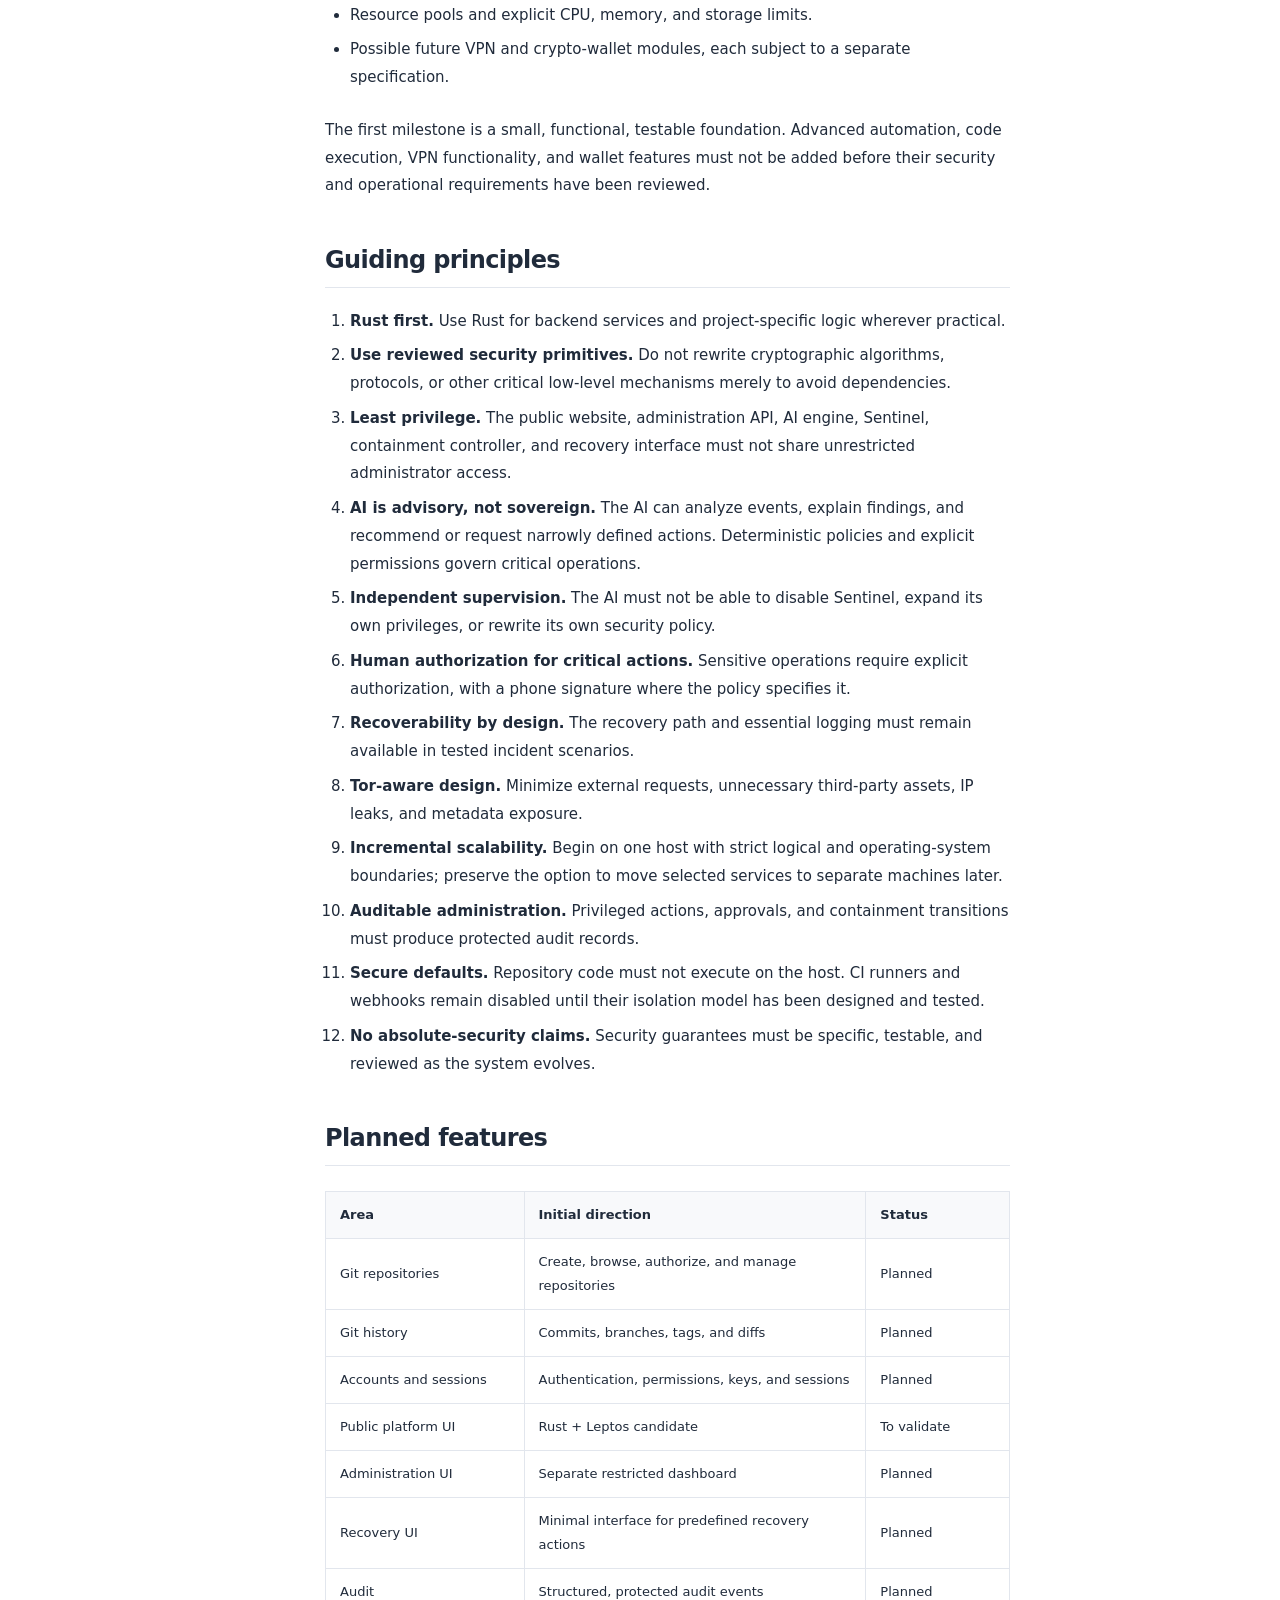
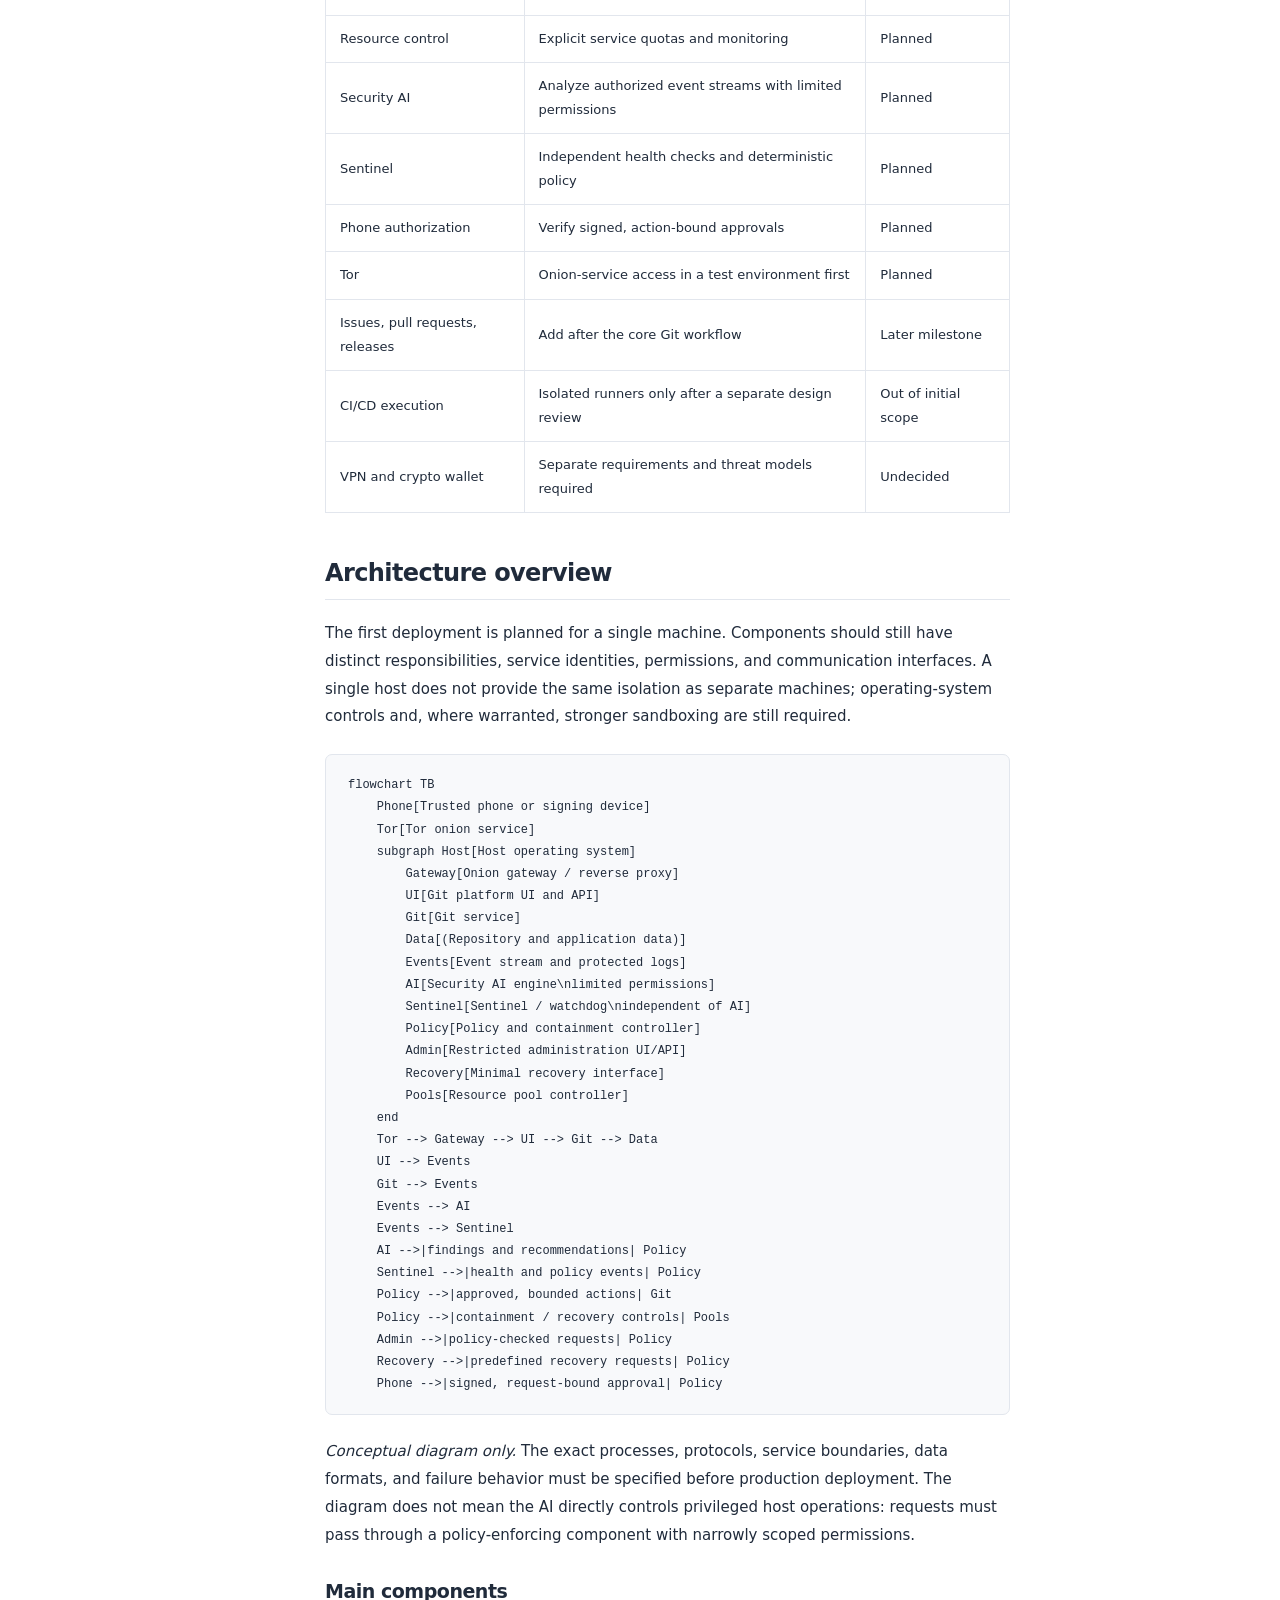
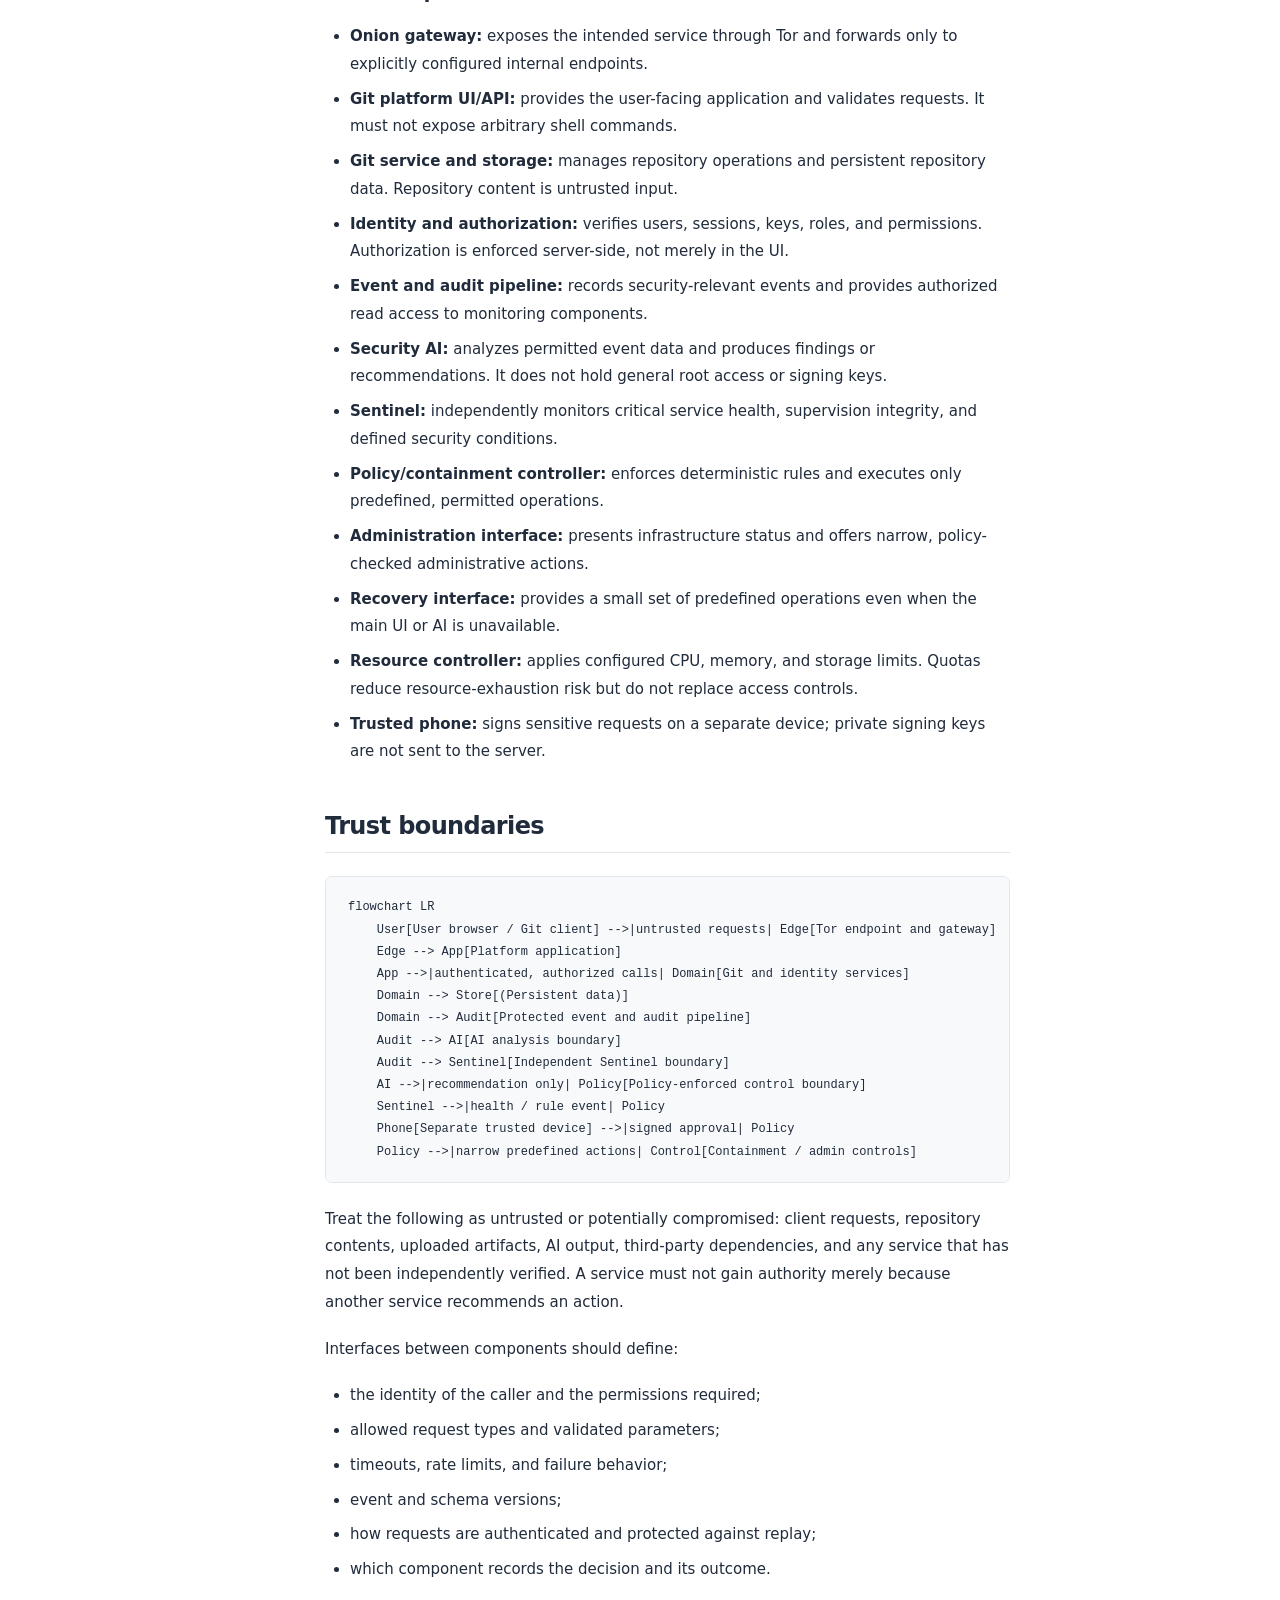
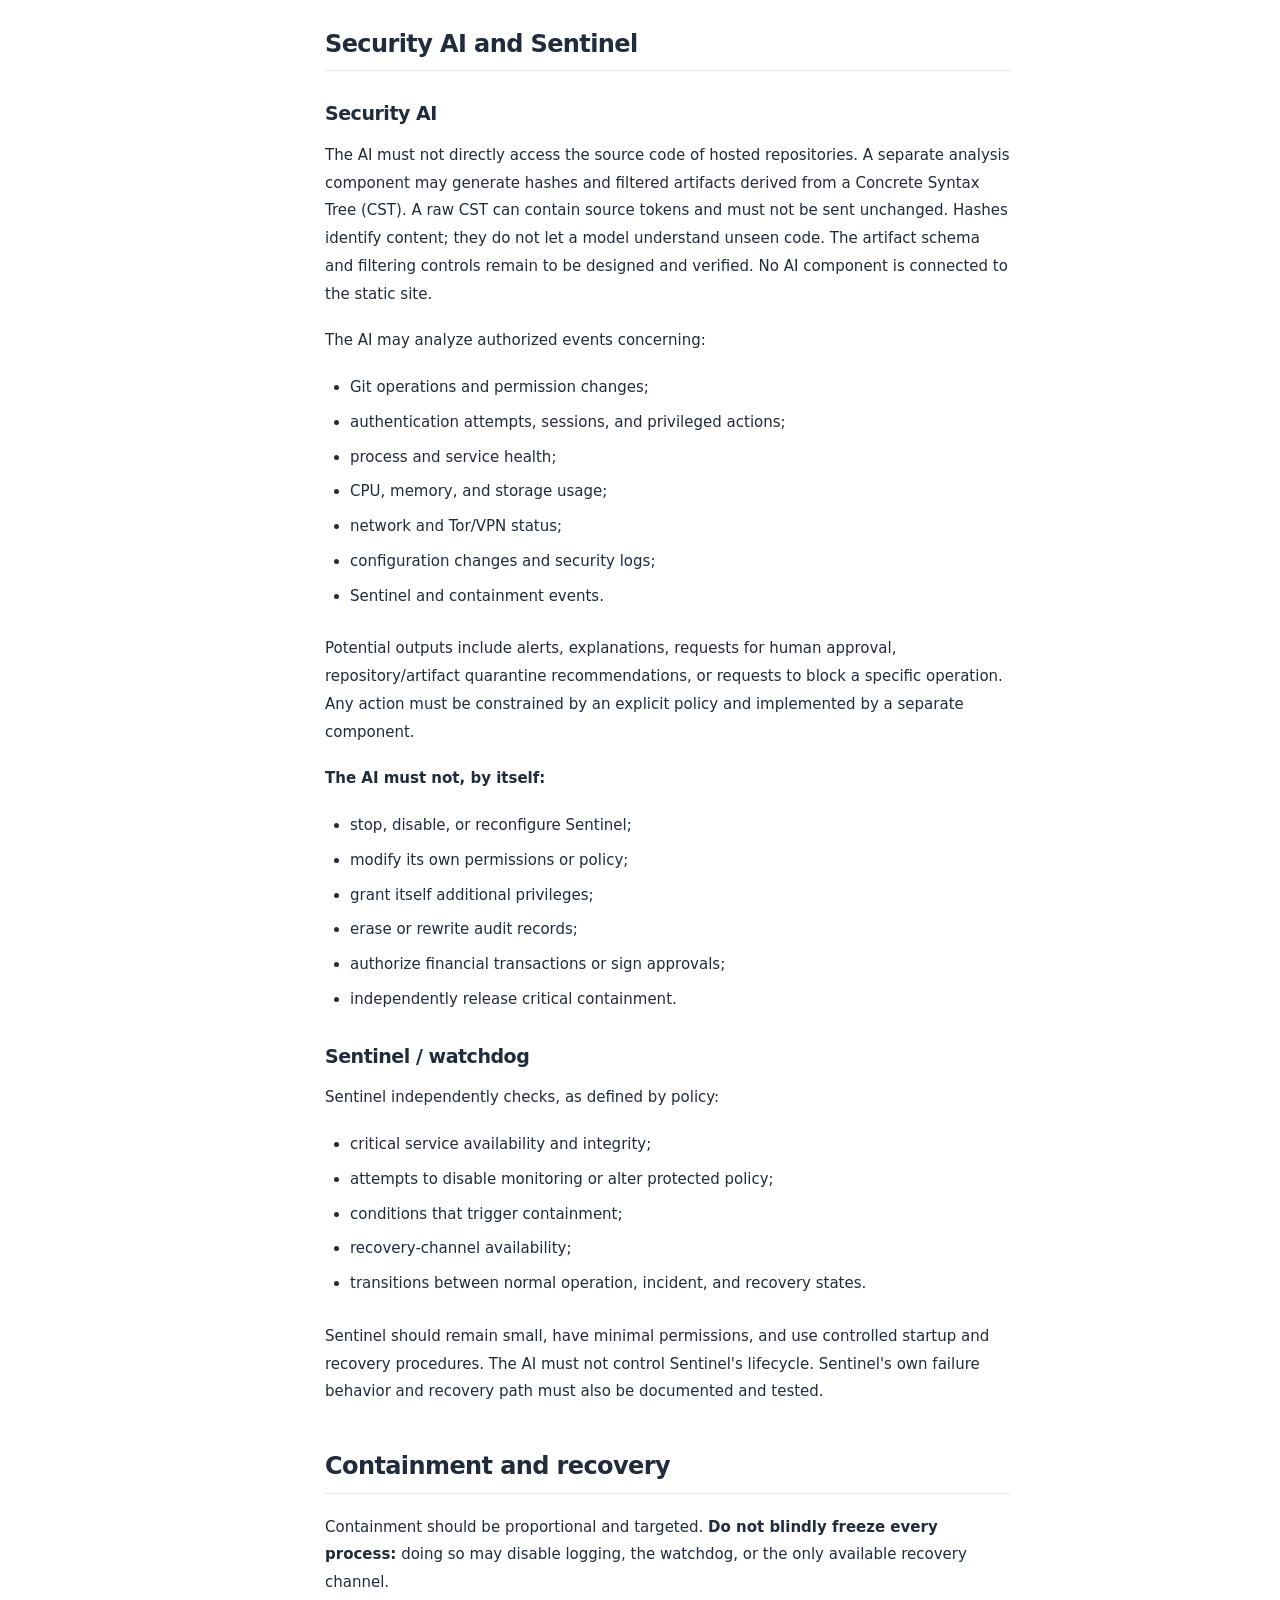
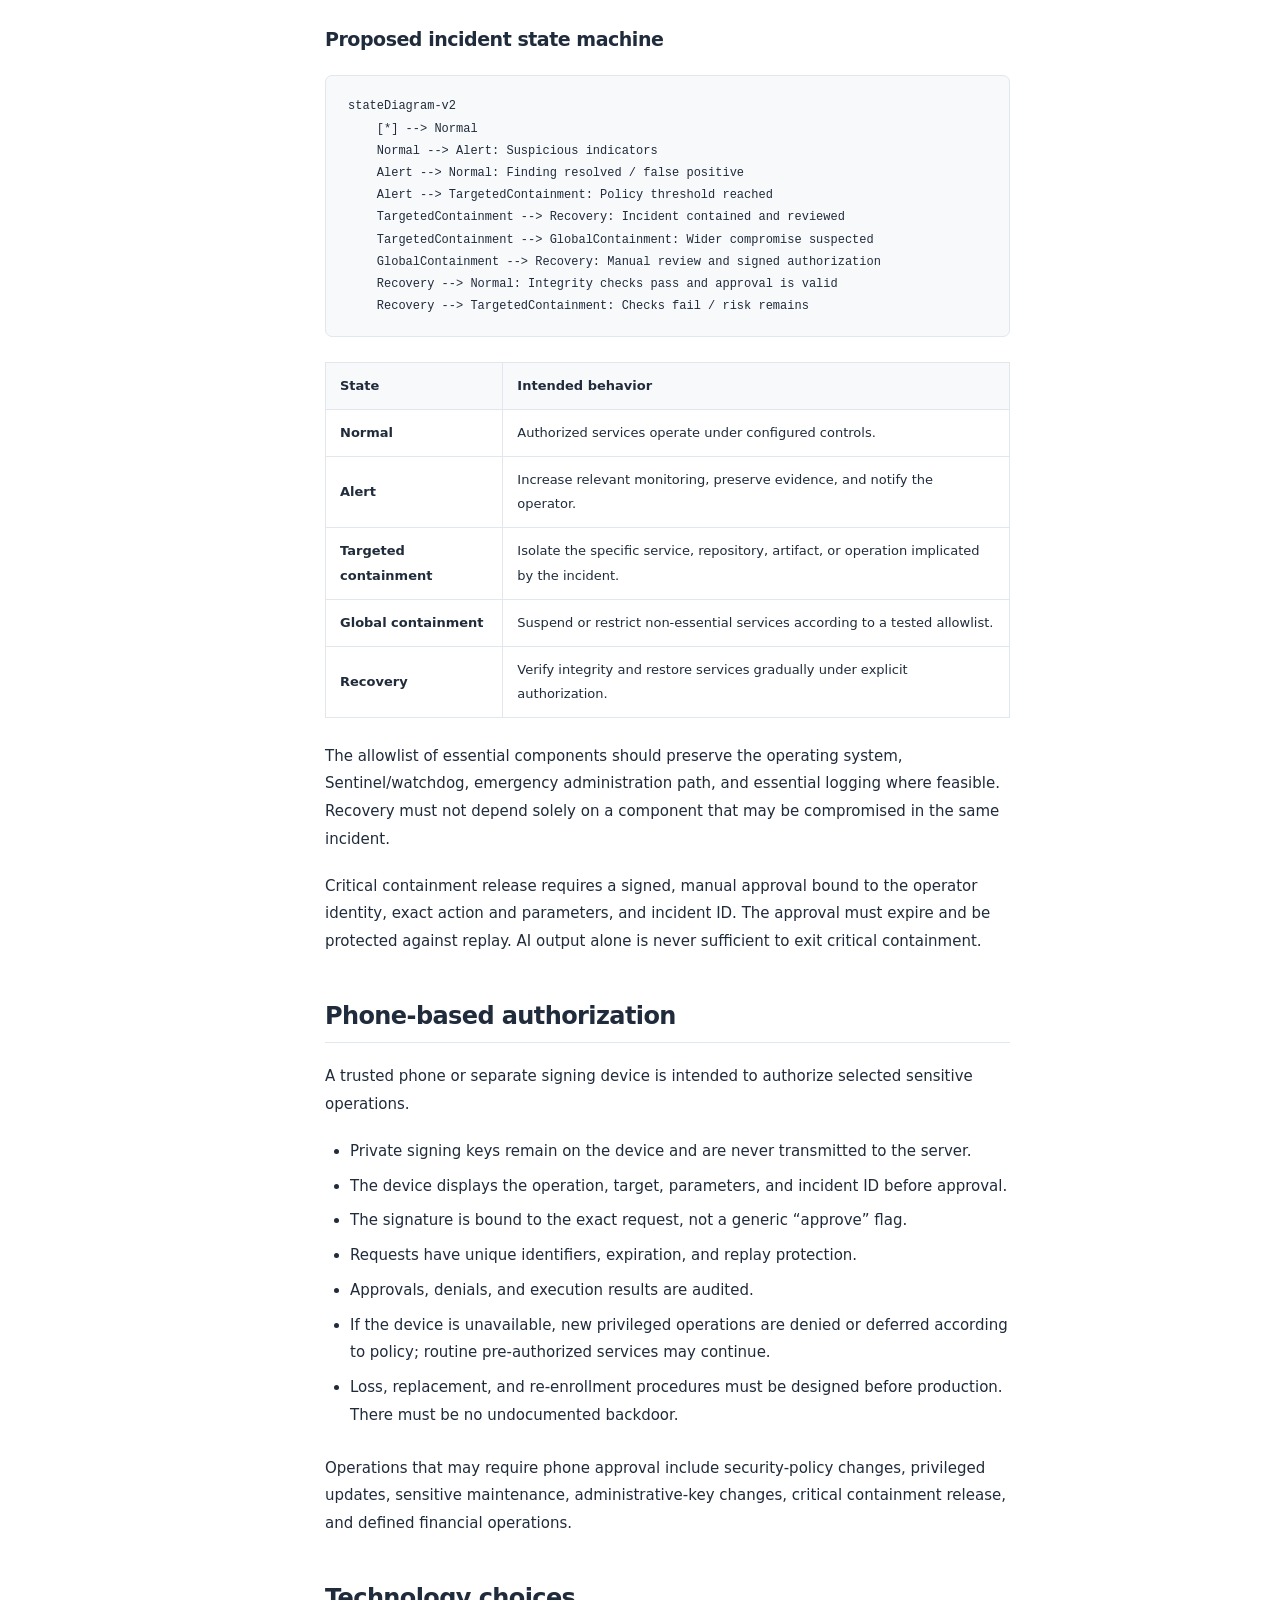
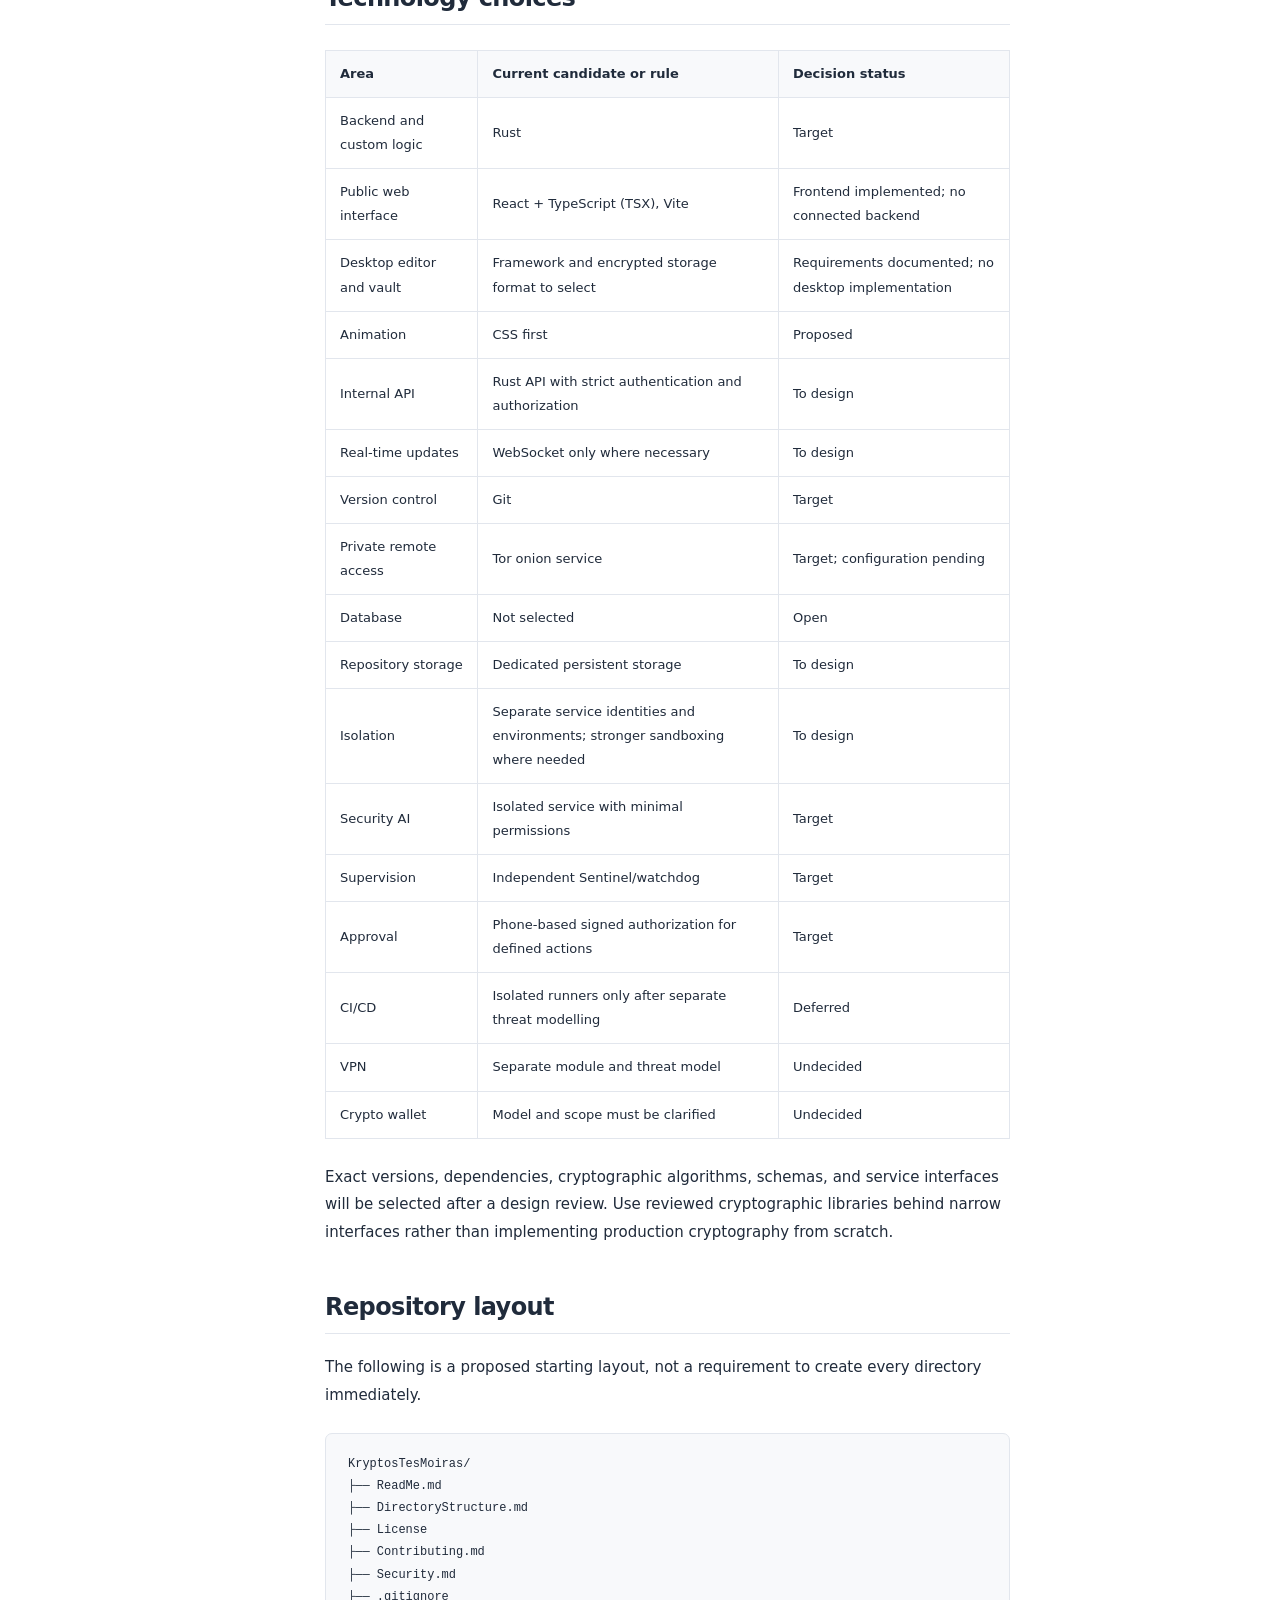
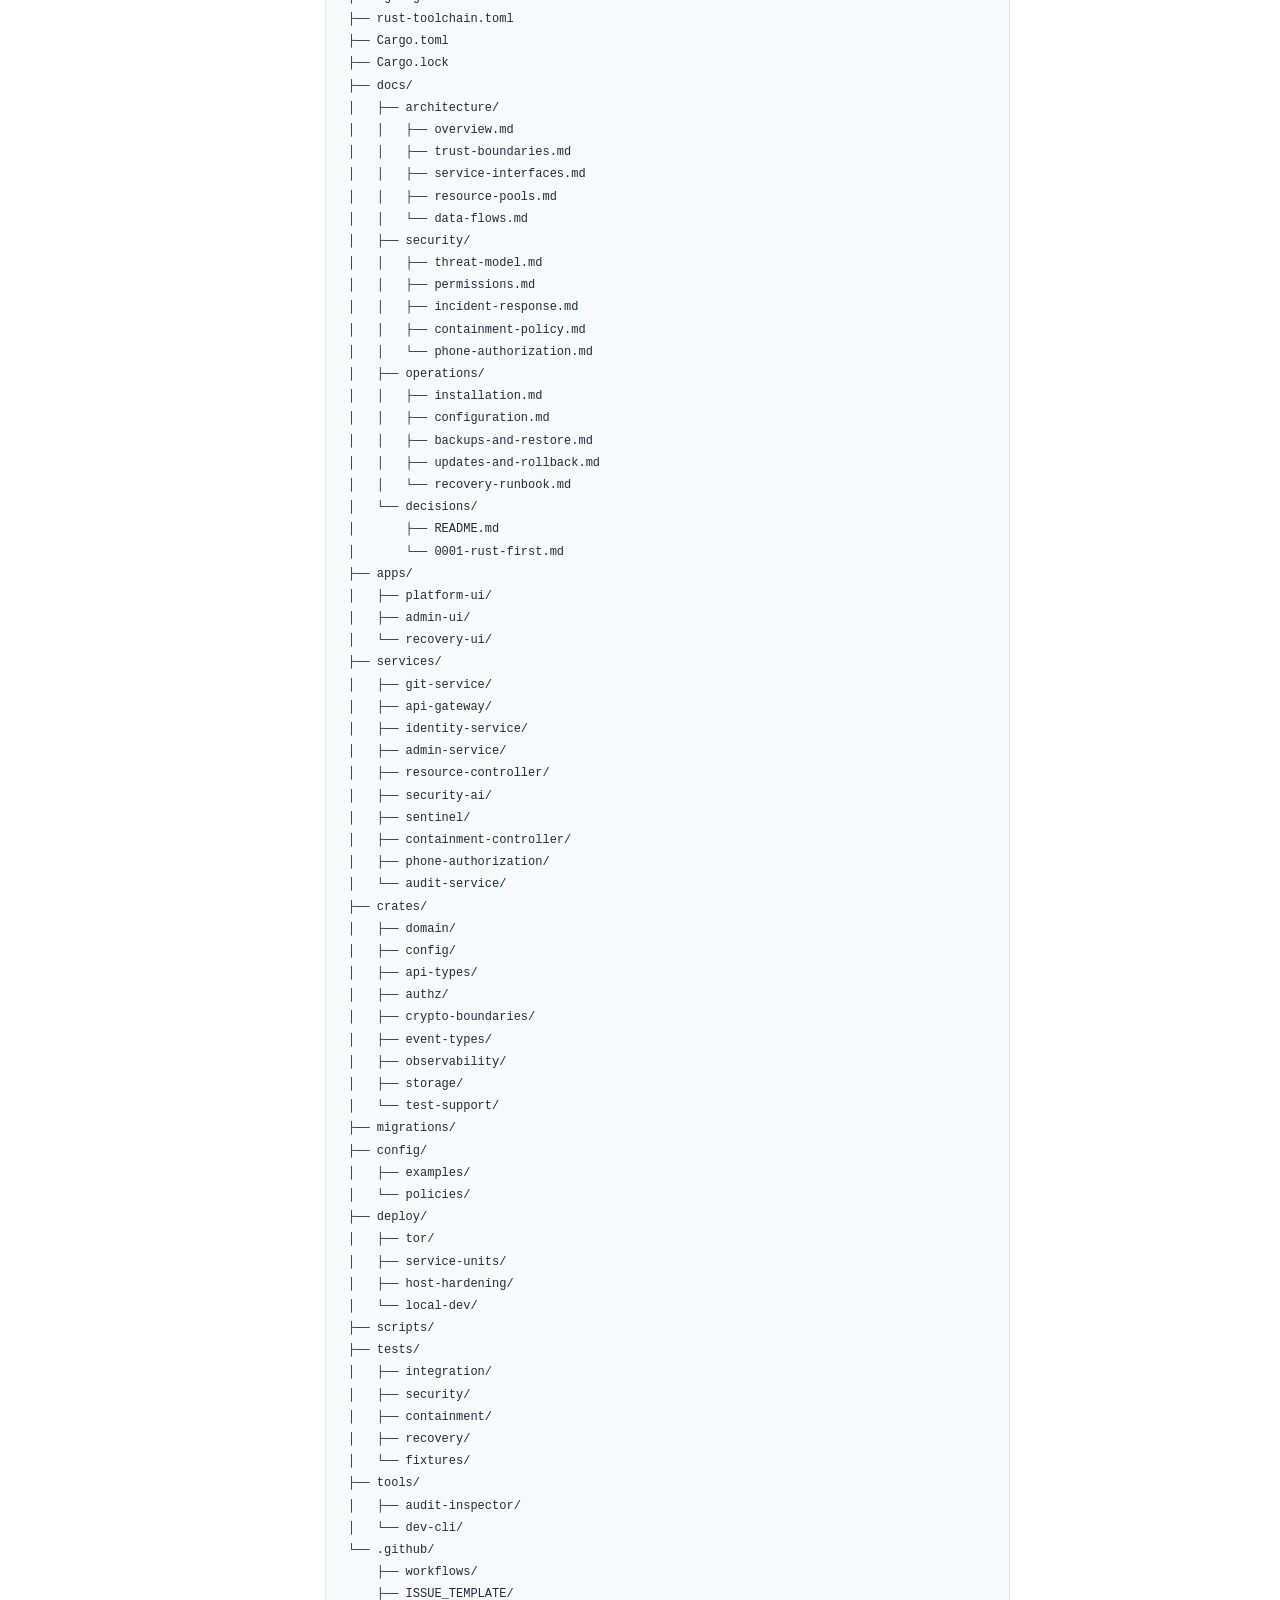
==== commit 7b86634c: "Publish website and project documentation from KryptosTesMoiras" ====
--- a/KryptosTesMoiras/index.html
+++ b/KryptosTesMoiras/index.html
@@ -5,10 +5,12 @@
     <meta name="viewport" content="width=device-width, initial-scale=1.0" />
     <meta name="color-scheme" content="light dark" />
     <meta name="description" content="Kryptos Tēs Moiras — Markdown, license and public discussions." />
-    <link rel="icon" type="image/svg+xml" href="../favicon.svg" />
+    <link rel="icon" type="image/png" href="../assets/application-profile-Bosa18zp.png" />
+    <link rel="apple-touch-icon" href="../assets/application-profile-Bosa18zp.png" />
     <title>Documentation — Kryptos Tēs Moiras</title>
-    <script type="module" crossorigin src="../assets/documentation-m9ynwufk.js"></script>
-    <link rel="modulepreload" crossorigin href="../assets/x-DzioaHBs.js">
+    <script type="module" crossorigin src="../assets/documentation-4fdLCCsC.js"></script>
+    <link rel="modulepreload" crossorigin href="../assets/x-CszgWjYr.js">
+    <link rel="stylesheet" crossorigin href="../assets/x-zIOG1Io7.css">
     <link rel="stylesheet" crossorigin href="../assets/documentation-CXePwAzf.css">
   </head>
   <body>
--- a/assets/x-zIOG1Io7.css
+++ b/assets/x-zIOG1Io7.css
@@ -0,0 +1 @@
+.brand-logo{display:block;max-width:100%;flex-shrink:0;overflow:hidden}.brand-logo-banner{width:245px;height:auto;aspect-ratio:2021/268}.brand-logo-icon{width:36px;height:36px}.brand-logo-detailed{width:min(680px,100%);height:auto;aspect-ratio:1990/562}.brand-compact{display:none}.wordmark{min-width:0;line-height:1}.project-brand{padding:25px 28px;margin:0 0 25px;background:var(--surface);border:1px solid var(--line);border-radius:10px}.documentation-brand{padding:0 0 28px;margin-bottom:28px;border-bottom:1px solid var(--line)}.documentation-brand .brand-logo{width:min(640px,100%)}.banner-content>.brand-logo{width:min(460px,100%);margin-bottom:17px}[data-theme=dark] .brand-logo,[data-theme=plum] .brand-logo,[data-theme=terminal] .brand-logo{filter:brightness(0) invert(1)}@media(max-width:1200px){.brand-logo-banner.brand-full{width:210px}}@media(max-width:760px){.brand-full{display:none}.brand-compact{display:block}.brand-logo-icon{width:33px;height:33px}.project-brand{padding:20px;margin-bottom:22px}.documentation-brand{padding-bottom:22px;margin-bottom:25px}.banner-content>.brand-logo{margin-bottom:20px}}.project-brand,.documentation-brand{background:#fff}.documentation-brand{padding:22px;border:1px solid var(--line);border-radius:8px}.project-brand .brand-logo,.documentation-brand .brand-logo{filter:none}@media(max-width:760px){.documentation-brand{padding:16px}}
